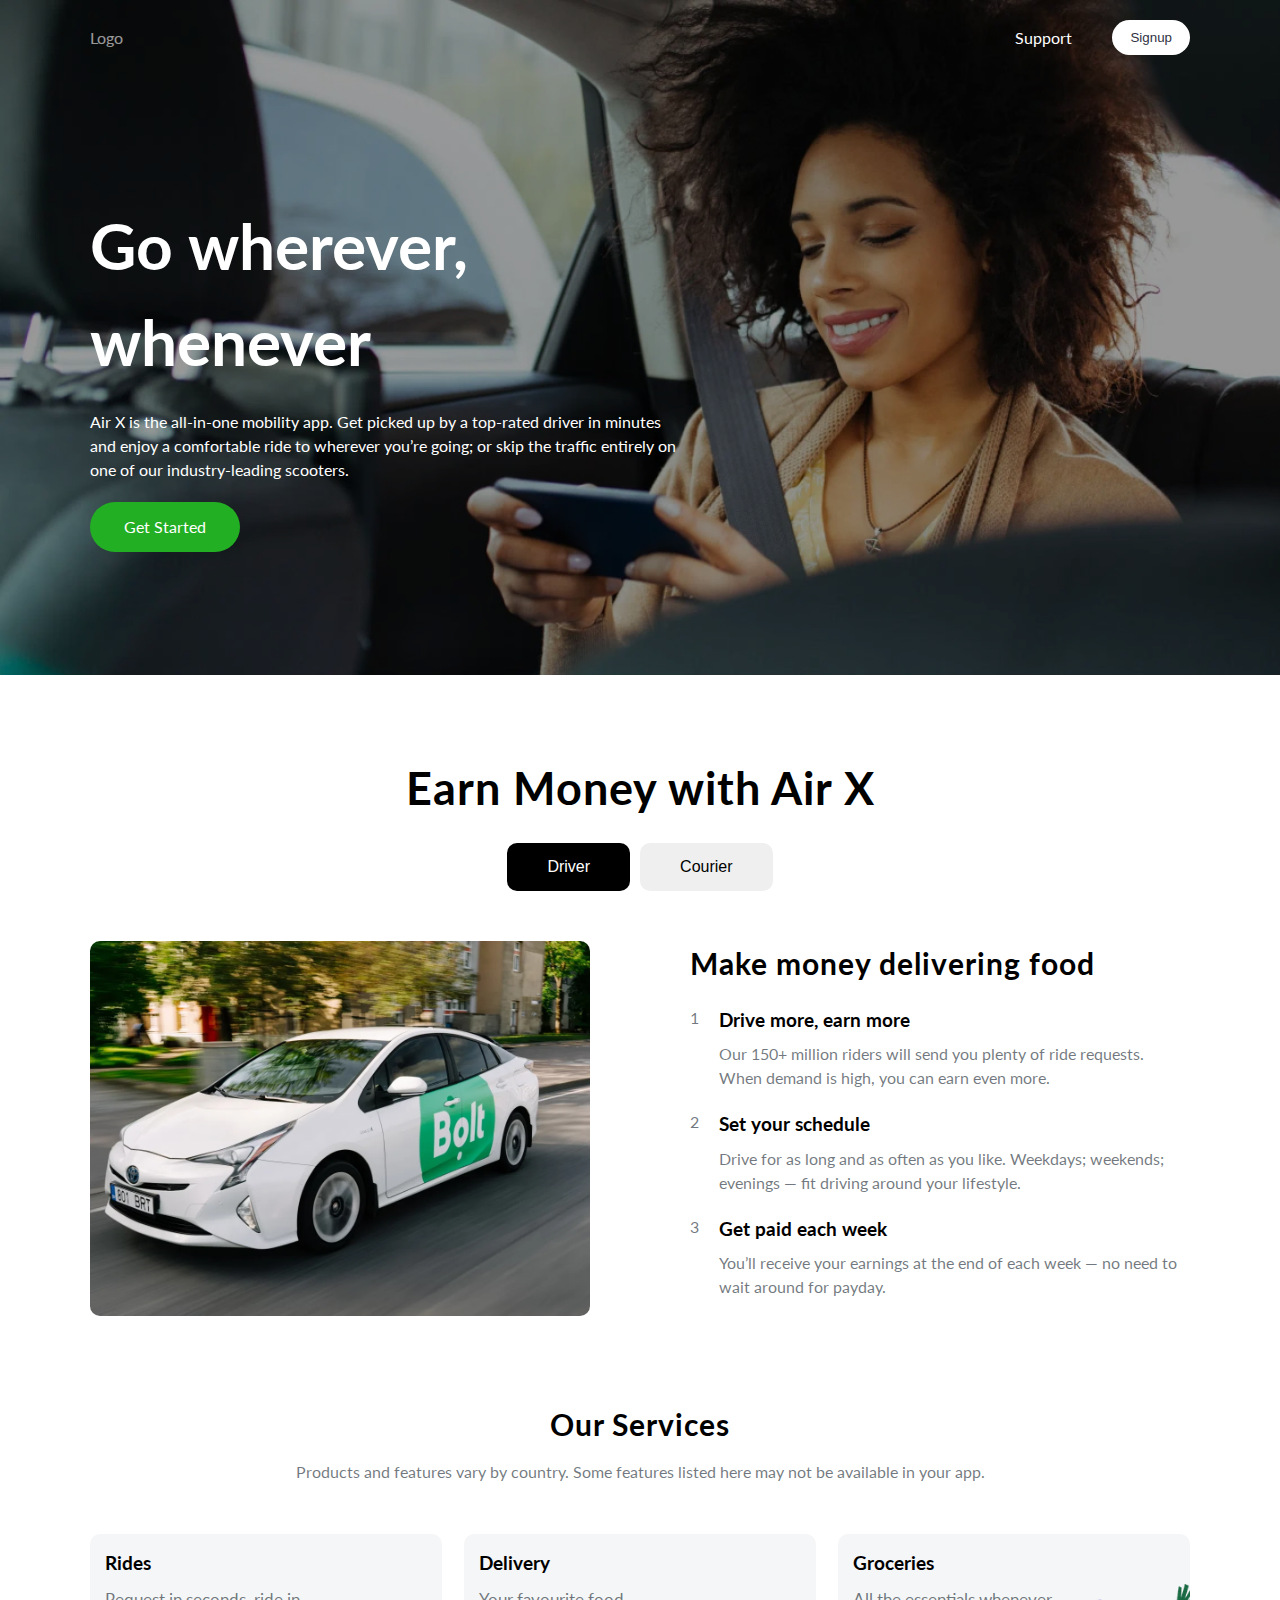
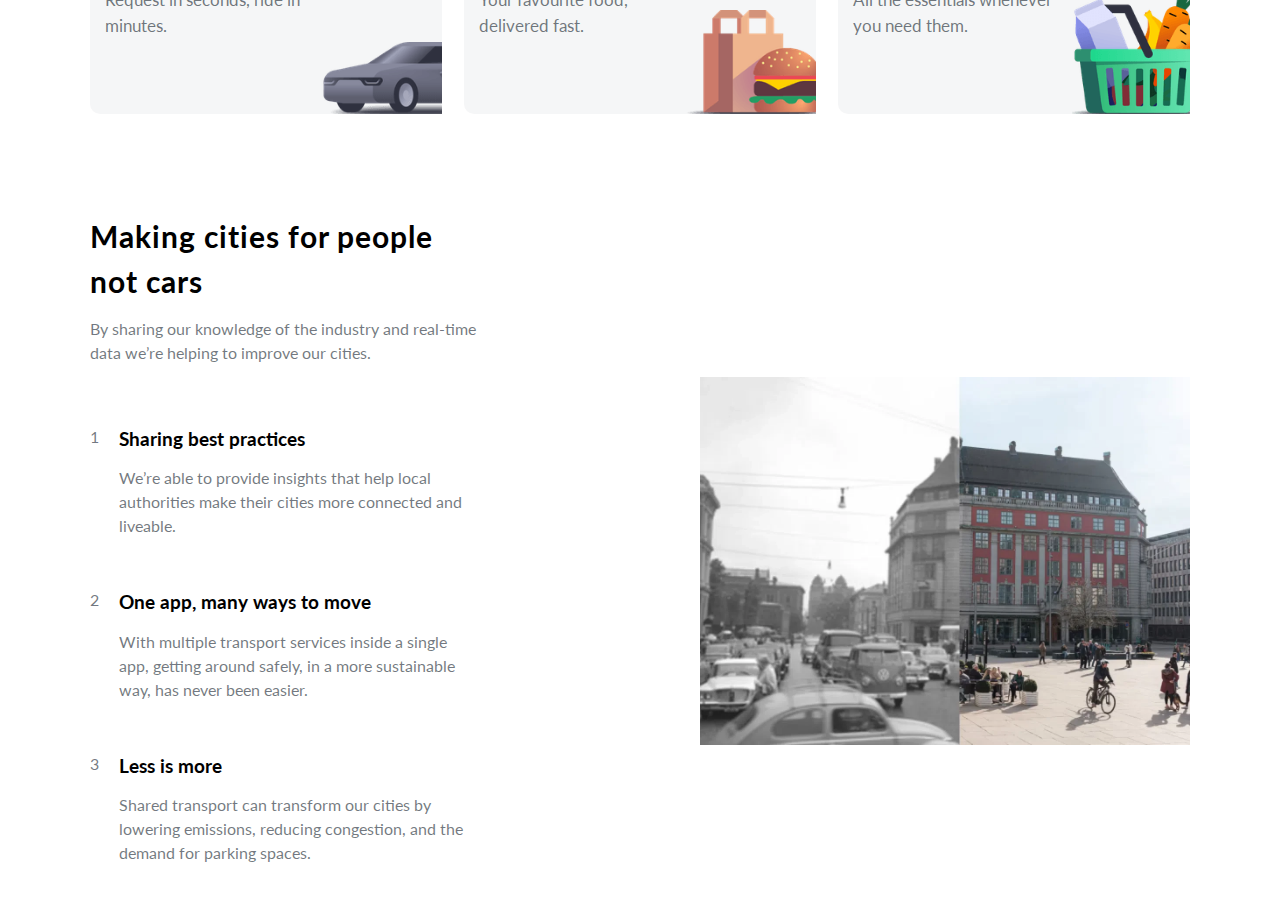
==== index.html @ da83d46b "finished desktop view of the pages" ====
<!DOCTYPE html>
<html lang="en">
	<head>
		<meta charset="UTF-8" />
		<meta name="viewport" content="width=device-width, initial-scale=1.0" />
		<link rel="stylesheet" href="style.css" />
		<title>Air X</title>
	</head>
	<body>
		<header class="header">
			<div class="container">
				<nav class="nav__container">
					<div>Logo</div>
					<div class="nav__wrapper">
						<a href="#">Support</a>
						<button>
							<a href="#">Signup</a>
						</button>
					</div>
				</nav>

				<section class="hero__wrapper">
					<h1>
						Go wherever, <br />
						whenever
					</h1>
					<p class="hero__wrapper__para">
						Air X is the all-in-one mobility app. Get picked up by a top-rated driver in minutes and
						enjoy a comfortable ride to wherever you’re going; or skip the traffic entirely on one
						of our industry-leading scooters.
					</p>
					<a class="hero__btn" href="/book-ride.html">Get Started</a>
				</section>
			</div>
		</header>

		<!--========= Earn with Air X =============-->
		<section class="container earn__wrapper">
			<h2>Earn Money with Air X</h2>
			<div class="earn__btn__wrapper">
				<button class="selected">Driver</button>
				<button>Courier</button>
			</div>
			<!--======== Driver Details ===========-->
			<div class="driver">
				<!--========== Image ============-->
				<div class="driver__img__wrapper">
					<img src="images/car.webp" alt="" />
				</div>
				<div class="driver__content__wrapper">
					<div>
						<h2>Make money delivering food</h2>
						<div>
							<div class="driver__content">
								<div>1</div>
								<div>
									<h3>Drive more, earn more</h3>
									<p>
										Our 150+ million riders will send you plenty of ride requests. When demand is
										high, you can earn even more.
									</p>
								</div>
							</div>
							<div class="driver__content">
								<div>2</div>
								<div>
									<h3>Set your schedule</h3>
									<p>
										Drive for as long and as often as you like. Weekdays; weekends; evenings — fit
										driving around your lifestyle.
									</p>
								</div>
							</div>
							<div class="driver__content">
								<div>3</div>
								<div>
									<h3>Get paid each week</h3>
									<p>
										You’ll receive your earnings at the end of each week — no need to wait around
										for payday.
									</p>
								</div>
							</div>
						</div>
					</div>
				</div>
			</div>

			<!--======= Courier Details ============-->
			<div>
				<!-- Image -->
				<div></div>
				<!-- <div>
					<div>
						<h2>Drive and earn money</h2>
						<div>
							<div>
								<div>1</div>
								<div>
									<h3>Drive more, earn more</h3>
									<p>
										Our 150+ million riders will send you plenty of ride requests. When demand is
										high, you can earn even more.
									</p>
								</div>
							</div>
							<div>
								<div>2</div>
								<div>
									<h3>Set your schedule</h3>
									<p>
										Drive for as long and as often as you like. Weekdays; weekends; evenings — fit
										driving around your lifestyle.
									</p>
								</div>
							</div>
							<div>
								<div>3</div>
								<div>
									<h3>Get paid each week</h3>
									<p>
										You’ll receive your earnings at the end of each week — no need to wait around
										for payday.
									</p>
								</div>
							</div>
						</div>
					</div>
				</div> -->
			</div>
		</section>

		<!-- ============= SERVICES =================== -->
		<section class="services container">
			<div class="services__heading">
				<h2>Our Services</h2>
				<p>
					Products and features vary by country. Some features listed here may not be available in
					your app.
				</p>
			</div>

			<div class="services__list">
				<div class="services__item">
					<div class="services__text">
						<h3>Rides</h3>
						<p>Request in seconds, ride in minutes.</p>
					</div>
					<div>
						<img src="images/airx-car.png" alt="car" />
					</div>
				</div>
				<div class="services__item">
					<div class="services__text">
						<h3>Delivery</h3>
						<p>Your favourite food, delivered fast.</p>
					</div>
					<div>
						<img src="images/delivery.png" alt="food" />
					</div>
				</div>
				<div class="services__item">
					<div class="services__text">
						<h3>Groceries</h3>
						<p>All the essentials whenever you need them.</p>
					</div>
					<div>
						<img src="images/groceries.png" alt="" />
					</div>
				</div>
			</div>
		</section>

		<!-- ================ FEATURES ============== -->
		<section class="features container">
			<div>
				<div class="features__heading">
					<h2>Making cities for people not cars</h2>
					<p>
						By sharing our knowledge of the industry and real-time data we’re helping to improve our
						cities.
					</p>
				</div>
				<div class="features__list">
					<div class="feature__item">
						<div>1</div>
						<div>
							<h3>Sharing best practices</h3>
							<p>
								We’re able to provide insights that help local authorities make their cities more
								connected and liveable.
							</p>
						</div>
					</div>
					<div class="feature__item">
						<div>2</div>
						<div>
							<h3>One app, many ways to move</h3>
							<p>
								With multiple transport services inside a single app, getting around safely, in a
								more sustainable way, has never been easier.
							</p>
						</div>
					</div>
					<div class="feature__item">
						<div>3</div>
						<div>
							<h3>Less is more</h3>
							<p>
								Shared transport can transform our cities by lowering emissions, reducing
								congestion, and the demand for parking spaces.
							</p>
						</div>
					</div>
				</div>
			</div>
			<!-- == IMAGE == -->
			<div>
				<img src="images/feature-cities-for-people.webp" alt="" />
			</div>
		</section>

		<script src="main.js"></script>
	</body>
</html>
---- style.css ----
@import url("https://fonts.googleapis.com/css2?family=Lato:wght@400;700&display=swap");
*,
*::after,
*::before {
	margin: 0;
	padding: 0;
	box-sizing: border-box;
}

html {
	font-size: 62.5%;
}

body {
	overflow-x: hidden;
	font-size: 1.6rem;
	line-height: 1.5;
	font-family: "Lato", sans-serif;
	color: rgba(18, 29, 43, 0.6);
}

a {
	display: block;
	color: inherit;
	text-decoration: none;
}

img {
	max-width: 100%;
}

h2 {
	font-size: 3rem;
	letter-spacing: 0.1rem;
	margin-bottom: 1.3rem;
	color: black;
}

h3 {
	font-size: 1.9rem;
	margin-bottom: 1.3rem;
	color: black;
}

.hero__btn {
	background: rgb(35, 175, 35);
	width: 150px;
	height: 50px;
	text-align: center;
	display: flex;
	justify-content: center;
	align-items: center;
	border-radius: 2.8rem;
}

.btn__small {
	border-radius: 10px;
}

.container {
	max-width: 1100px;
	margin: auto;
}

.nav__container {
	display: flex;
	justify-content: space-between;
	align-items: center;
	padding: 2rem 0;
}

.nav__wrapper {
	display: flex;
	align-items: center;
	column-gap: 4rem;
}

.nav__wrapper a {
	z-index: 50;
}

.nav__wrapper button {
	color: rgb(47, 49, 63);
	z-index: 50;
	padding: 1rem 1.8rem;
	font-weight: 500;
	border-radius: 9999px;
	border: none;
	outline: none;
	background-color: white;
}

.header {
	background-image: url("./images/bg-image.webp");
	background-color: rgba(0, 0, 0, 0.8);
	background-size: cover;
	background-repeat: no-repeat;
	min-height: 60rem;
	color: white;
	position: relative;
	z-index: 10;
}

.header::after {
	content: "";
	height: 100%;
	width: 100%;
	background: #000;
	opacity: 0.4;
	position: absolute;
	top: 0;
	left: 0;
}

.hero__wrapper {
	min-height: 60rem;
	display: flex;
	flex-direction: column;
	justify-content: center; /* Center vertically */
}

.hero__wrapper h1 {
	font-size: 6.4rem;
	z-index: 10;
	margin-bottom: 2rem;
}

.hero__wrapper p,
.hero__wrapper a {
	z-index: 10;
}

.hero__wrapper__para {
	max-width: 60rem;
	margin-bottom: 2rem;
}

/* ======= First Section Earn With Air X ====== */

.earn__wrapper {
	margin: 80px auto;
}

.earn__wrapper h2 {
	text-align: center;
	font-size: 4.5rem;
	margin-bottom: 2rem;
}

.earn__btn__wrapper {
	display: flex;
	justify-content: center;
	align-items: center;
	column-gap: 10px;
	margin: 20px 0 50px;
}

.earn__btn__wrapper button {
	padding: 15px 40px;
	border-radius: 10px;
	font-size: 1.6rem;
	outline: none;
	border: none;
	cursor: pointer;
}

.selected {
	background: #000;
	color: white;
}

.driver {
	display: grid;
	grid-template-columns: repeat(2, 1fr);
	column-gap: 10rem;
}

.driver__img__wrapper img {
	border-radius: 10px;
}

.driver__content__wrapper h2 {
	font-size: 3rem;
	text-align: left;
}

.driver__content {
	display: flex;
	column-gap: 2rem;
	margin-bottom: 2rem;
}

.driver__content h3 {
	margin-bottom: 0.8rem;
}

/* .driver__content__wrapper {
	width: 50%;
} */

/* ========== SERVICES =========== */

.services__heading {
	display: flex;
	align-items: center;
	flex-direction: column;
	margin-bottom: 5rem;
}

.services__list {
	display: flex;
	justify-content: space-between;
}

.services__list h3 {
	margin-bottom: 1rem;
}

.services__item {
	padding: 1.5rem;
	position: relative;
	background-color: rgba(6, 26, 55, 0.04);
	border-radius: 1rem;
	min-height: 18rem;
	width: 32%;
}

.services__item p {
	font-size: 1.7rem;
	color: rgba(18, 29, 43, 0.6);
}

.services__text {
	width: 65%;
}

.services__item img {
	/* margin-left: auto;
	display: block;

	align-self: flex-end;
	border: 1px solid black; */
	position: absolute;
	bottom: 0;
	right: 0;
	max-height: 13rem;
	max-width: 13rem;
}

/* ======= FEATURES ======= */
.features {
	display: flex;
	align-items: center;
	justify-content: center;
	column-gap: 22rem;
	margin-top: 10rem;
}

.features__heading {
	margin-bottom: 6rem;
}

.feature__item {
	display: flex;
	column-gap: 2rem;
	margin-bottom: 5rem;
}

/* ================== BOOK A RIDE PAGE STYLES =================== */

.book__a__ride__wrapper {
	background: #000;
	height: 100vh;
	overflow: hidden;
	color: white;
	padding: 5rem 0;
}

.book__a__ride__content {
	display: grid;
	grid-template-columns: repeat(2, 1fr);
	column-gap: 8rem;
	align-items: center;
}

.book__a__ride__content h1 {
	font-size: 5rem;
	font-weight: 900;
	line-height: 1;
	margin-bottom: 2rem;
}

.book__a__ride__content .img__wrapper {
	/* border: 1px solid white; */
}

.book__a__ride__content p {
	margin-bottom: 2rem;
}

.book__a__ride__wrapper img {
	margin: auto;
}

input {
	width: 100%;
	display: block;
	margin-bottom: 2rem;
	height: 5rem;
	border: none;
	padding: 0 1rem;
	border-radius: 0.5rem;
	outline: none;
}

select {
	width: 100%;
	height: 5rem;
	padding: 0 1rem;
}
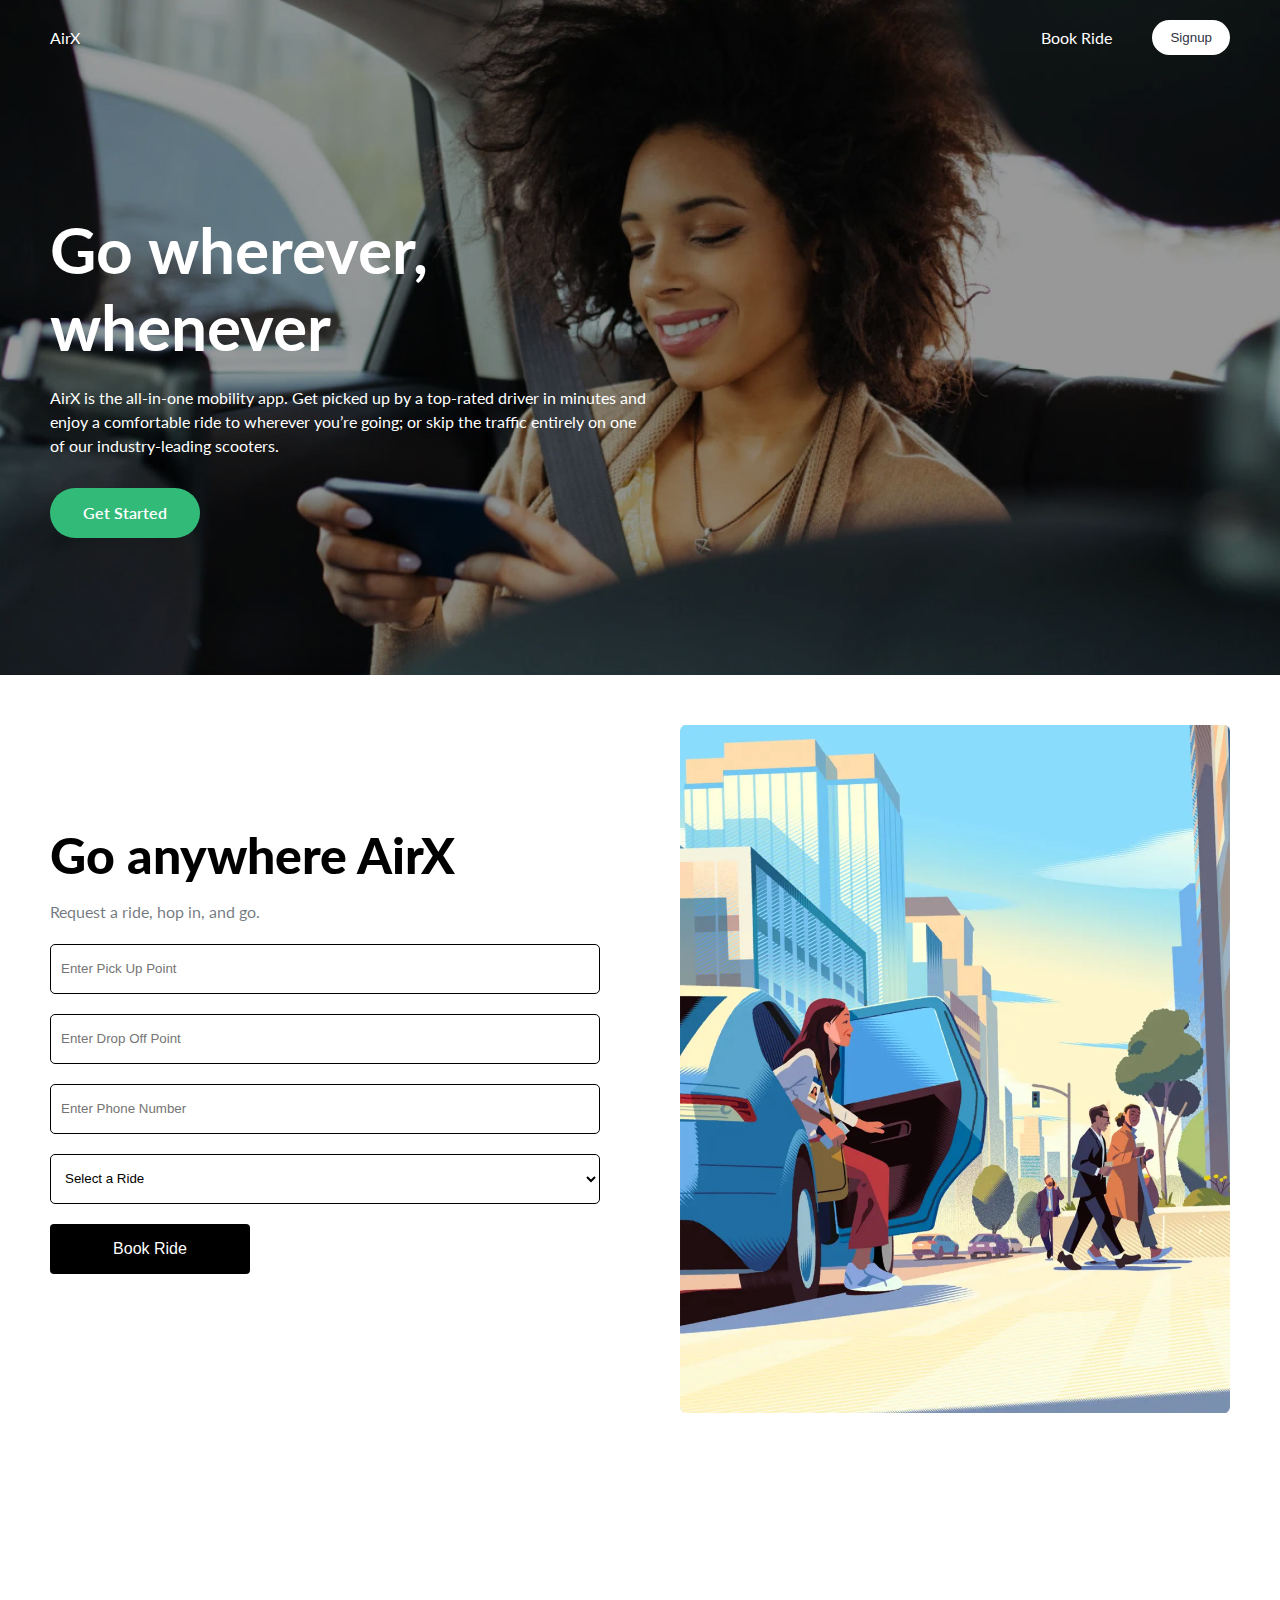
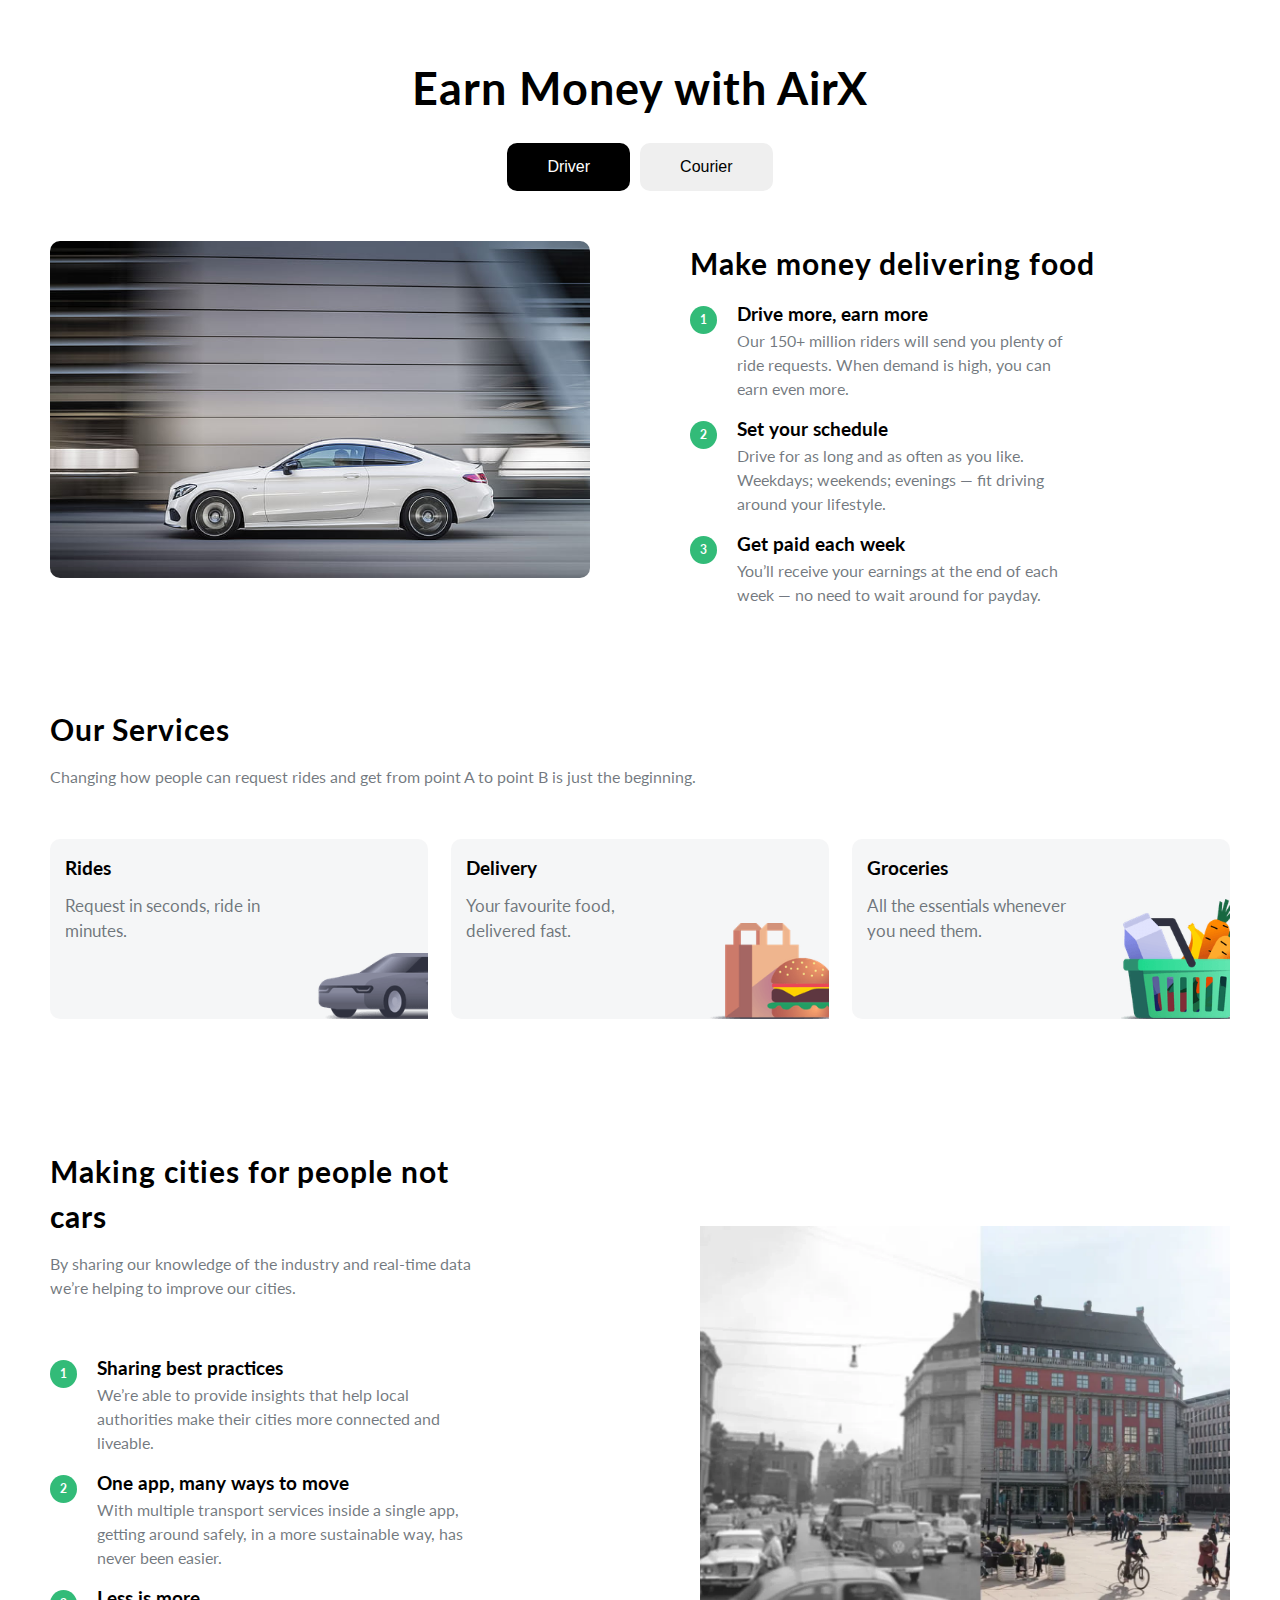
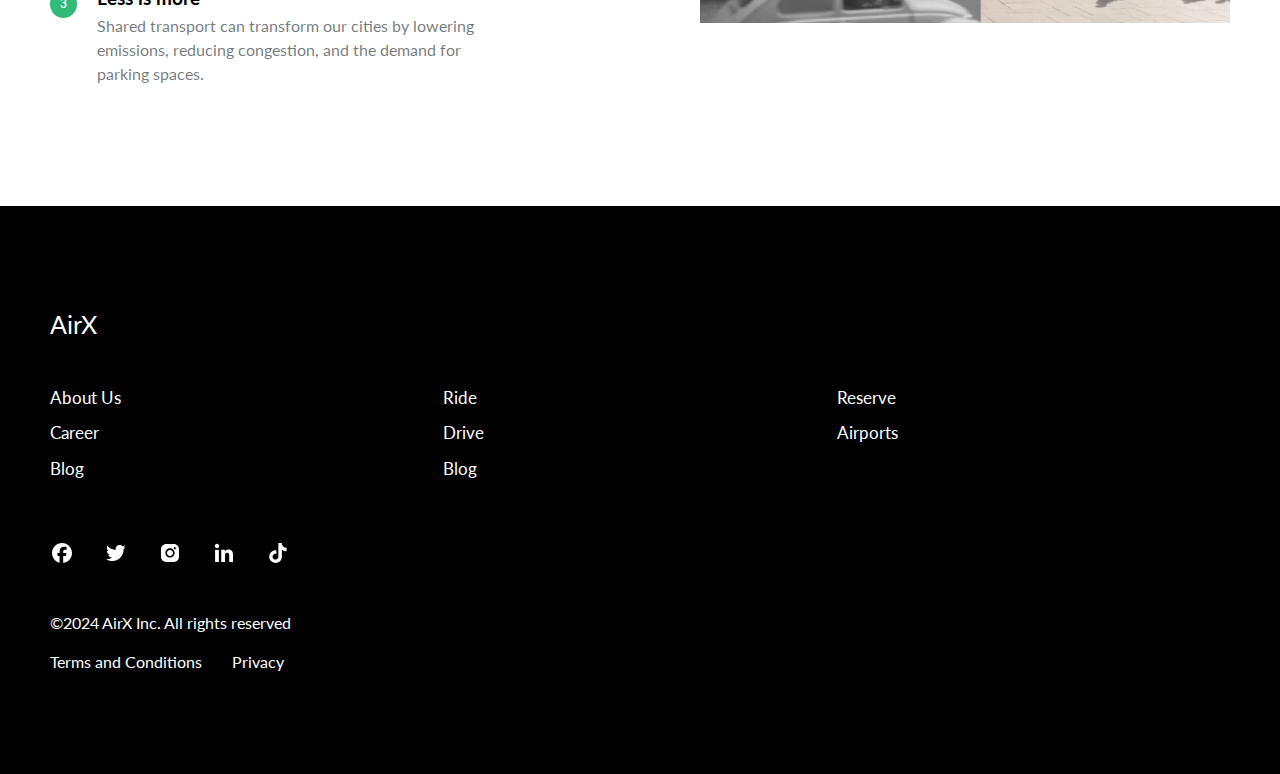
==== commit e5fce10e: "airx landing page completed" ====
--- a/index.html
+++ b/index.html
@@ -4,15 +4,15 @@
 		<meta charset="UTF-8" />
 		<meta name="viewport" content="width=device-width, initial-scale=1.0" />
 		<link rel="stylesheet" href="style.css" />
-		<title>Air X</title>
+		<title>AirX</title>
 	</head>
 	<body>
 		<header class="header">
 			<div class="container">
 				<nav class="nav__container">
-					<div>Logo</div>
+					<a href="/">AirX</a>
 					<div class="nav__wrapper">
-						<a href="#">Support</a>
+						<a class="nav__book__ride" href="/book-ride.html">Book Ride</a>
 						<button>
 							<a href="#">Signup</a>
 						</button>
@@ -25,7 +25,7 @@
 						whenever
 					</h1>
 					<p class="hero__wrapper__para">
-						Air X is the all-in-one mobility app. Get picked up by a top-rated driver in minutes and
+						AirX is the all-in-one mobility app. Get picked up by a top-rated driver in minutes and
 						enjoy a comfortable ride to wherever you’re going; or skip the traffic entirely on one
 						of our industry-leading scooters.
 					</p>
@@ -33,193 +33,264 @@
 				</section>
 			</div>
 		</header>
-
-		<!--========= Earn with Air X =============-->
-		<section class="container earn__wrapper">
-			<h2>Earn Money with Air X</h2>
-			<div class="earn__btn__wrapper">
-				<button class="selected">Driver</button>
-				<button>Courier</button>
+		<main>
+			<section class="book__a__ride__wrapper">
+				<div class="container book__a__ride__content">
+					<div class="book__a__ride__text">
+						<h1>Go anywhere AirX</h1>
+						<p>Request a ride, hop in, and go.</p>
+
+						<div>
+							<input type="text" placeholder="Enter Pick Up Point" />
+							<input type="text" placeholder="Enter Drop Off Point" />
+							<input type="text" placeholder="Enter Phone Number" />
+							<select name="dropdown" id="">
+								<option value="">Select a Ride</option>
+							</select>
+						</div>
+						<button class="book__ride__btn">Book Ride</button>
+					</div>
+					<div class="img__wrapper">
+						<img src="images/Ride-with-us.webp" alt="" />
+					</div>
+				</div>
+			</section>
+
+			<!--========= Earn with Air X =============-->
+			<section class="container earn__wrapper">
+				<h2>Earn Money with AirX</h2>
+				<div class="earn__btn__wrapper">
+					<button class="selected">Driver</button>
+					<button>Courier</button>
+				</div>
+				<!--======== Driver Details ===========-->
+				<div class="driver">
+					<!--========== Image ============-->
+					<div class="driver__img__wrapper">
+						<img src="images/car.jpg" alt="" />
+					</div>
+					<div class="driver__content__wrapper">
+						<div>
+							<h2>Make money delivering food</h2>
+							<div>
+								<div class="driver__content">
+									<div class="number">1</div>
+									<div>
+										<h3>Drive more, earn more</h3>
+										<p>
+											Our 150+ million riders will send you plenty of ride requests. When demand is
+											high, you can earn even more.
+										</p>
+									</div>
+								</div>
+								<div class="driver__content">
+									<div class="number">2</div>
+									<div>
+										<h3>Set your schedule</h3>
+										<p>
+											Drive for as long and as often as you like. Weekdays; weekends; evenings — fit
+											driving around your lifestyle.
+										</p>
+									</div>
+								</div>
+								<div class="driver__content">
+									<div class="number">3</div>
+									<div>
+										<h3>Get paid each week</h3>
+										<p>
+											You’ll receive your earnings at the end of each week — no need to wait around
+											for payday.
+										</p>
+									</div>
+								</div>
+							</div>
+						</div>
+					</div>
+				</div>
+
+				<!--======= Courier Details ============-->
+				<div>
+					<!-- Image -->
+					<div></div>
+					<!-- <div>
+						<div>
+							<h2>Drive and earn money</h2>
+							<div>
+								<div>
+									<div>1</div>
+									<div>
+										<h3>Drive more, earn more</h3>
+										<p>
+											Our 150+ million riders will send you plenty of ride requests. When demand is
+											high, you can earn even more.
+										</p>
+									</div>
+								</div>
+								<div>
+									<div>2</div>
+									<div>
+										<h3>Set your schedule</h3>
+										<p>
+											Drive for as long and as often as you like. Weekdays; weekends; evenings — fit
+											driving around your lifestyle.
+										</p>
+									</div>
+								</div>
+								<div>
+									<div>3</div>
+									<div>
+										<h3>Get paid each week</h3>
+										<p>
+											You’ll receive your earnings at the end of each week — no need to wait around
+											for payday.
+										</p>
+									</div>
+								</div>
+							</div>
+						</div>
+					</div> -->
+				<!-- </div> -->
+			</section>
+
+			<!-- ============= SERVICES =================== -->
+			<section class="services container">
+				<div class="services__heading">
+					<h2>Our Services</h2>
+					<p>
+						Changing how people can request rides and get from point A to point B is just the
+						beginning.
+					</p>
+				</div>
+
+				<div class="services__list">
+					<div class="services__item">
+						<div class="services__text">
+							<h3>Rides</h3>
+							<p>Request in seconds, ride in minutes.</p>
+						</div>
+						<div>
+							<img src="images/airx-car.png" alt="car" />
+						</div>
+					</div>
+					<div class="services__item">
+						<div class="services__text">
+							<h3>Delivery</h3>
+							<p>Your favourite food, delivered fast.</p>
+						</div>
+						<div>
+							<img src="images/delivery.png" alt="food" />
+						</div>
+					</div>
+					<div class="services__item">
+						<div class="services__text">
+							<h3>Groceries</h3>
+							<p>All the essentials whenever you need them.</p>
+						</div>
+						<div>
+							<img src="images/groceries.png" alt="" />
+						</div>
+					</div>
+				</div>
+			</section>
+
+			<!-- ================ FEATURES ============== -->
+			<section class="features container">
+				<div>
+					<div class="features__heading">
+						<h2>Making cities for people not cars</h2>
+						<p>
+							By sharing our knowledge of the industry and real-time data we’re helping to improve
+							our cities.
+						</p>
+					</div>
+					<div class="features__list">
+						<div class="feature__item">
+							<div class="number">1</div>
+							<div>
+								<h3>Sharing best practices</h3>
+								<p>
+									We’re able to provide insights that help local authorities make their cities more
+									connected and liveable.
+								</p>
+							</div>
+						</div>
+						<div class="feature__item">
+							<div class="number">2</div>
+							<div>
+								<h3>One app, many ways to move</h3>
+								<p>
+									With multiple transport services inside a single app, getting around safely, in a
+									more sustainable way, has never been easier.
+								</p>
+							</div>
+						</div>
+						<div class="feature__item">
+							<div class="number">3</div>
+							<div>
+								<h3>Less is more</h3>
+								<p>
+									Shared transport can transform our cities by lowering emissions, reducing
+									congestion, and the demand for parking spaces.
+								</p>
+							</div>
+						</div>
+					</div>
+				</div>
+				<!-- == IMAGE == -->
+				<div>
+					<img src="images/feature-cities-for-people.webp" alt="" />
+				</div>
+			</section>
+		</main>
+
+		<footer class="footer__wrapper">
+			<div class="container">
+				<div class="footer__logo">
+					<a href="/">AirX</a>
+				</div>
+				<div class="footer__content">
+					<div class="footer__links">
+						<h3>Company</h3>
+						<ul>
+							<li>About Us</li>
+							<li>Career</li>
+							<li>Blog</li>
+						</ul>
+					</div>
+					<div class="footer__links">
+						<h3>Product</h3>
+						<ul>
+							<li>Ride</li>
+							<li>Drive</li>
+							<li>Blog</li>
+						</ul>
+					</div>
+					<div class="footer__links">
+						<h3>Travel</h3>
+						<ul>
+							<li>Reserve</li>
+							<li>Airports</li>
+						</ul>
+					</div>
+				</div>
+				<div class="socials">
+					<div><svg width="24" height="24" viewBox="0 0 24 24" fill="none" xmlns="http://www.w3.org/2000/svg"><path d="M12 2C17.5228 2 22 6.49365 22 12.0367C22 17.1683 18.1636 21.3998 13.212 22V15.104H15.9172L16.4784 12.0367L13.212 12.0367V10.952C13.212 9.33123 13.8456 8.70775 15.4852 8.70775C15.9425 8.70775 16.3199 8.71779 16.563 8.73787C16.5904 8.74014 16.6161 8.74253 16.64 8.74505C16.6398 8.74504 16.6401 8.74507 16.64 8.74505L16.6404 5.96491C16.6106 5.95663 16.578 5.94835 16.5429 5.9401C16.0499 5.82407 15.0576 5.71556 14.466 5.71556C11.1244 5.71556 9.58397 7.29896 9.58397 10.7151V12.0367H7.52197V15.1039L9.58397 15.104V21.7779C5.22859 20.693 2 16.7434 2 12.0367C2 6.49365 6.4772 2 12 2Z" fill="currentColor"></path></svg></div>
+					<div><svg width="24" height="24" viewBox="0 0 24 24" fill="none" xmlns="http://www.w3.org/2000/svg"><path d="M19.633 7.99698C19.646 8.17198 19.646 8.34598 19.646 8.51998C19.646 13.845 15.593 19.981 8.186 19.981C5.904 19.981 3.784 19.32 2 18.172C2.324 18.209 2.636 18.222 2.973 18.222C4.78599 18.2264 6.54765 17.6201 7.974 16.501C7.13342 16.4858 6.31858 16.2084 5.64324 15.7077C4.9679 15.207 4.46578 14.5079 4.207 13.708C4.456 13.745 4.706 13.77 4.968 13.77C5.329 13.77 5.692 13.72 6.029 13.633C5.11676 13.4488 4.29647 12.9543 3.70762 12.2337C3.11876 11.513 2.79769 10.6106 2.799 9.67998V9.62998C3.336 9.92898 3.959 10.116 4.619 10.141C4.06609 9.77357 3.61272 9.27501 3.29934 8.68977C2.98596 8.10454 2.82231 7.45084 2.823 6.78698C2.823 6.03898 3.022 5.35298 3.371 4.75498C4.38314 6 5.6455 7.01854 7.07634 7.74464C8.50717 8.47074 10.0746 8.8882 11.677 8.96998C11.615 8.66998 11.577 8.35898 11.577 8.04698C11.5767 7.51794 11.6807 6.99404 11.8831 6.50522C12.0854 6.0164 12.3821 5.57226 12.7562 5.19817C13.1303 4.82408 13.5744 4.52739 14.0632 4.32506C14.5521 4.12273 15.076 4.01872 15.605 4.01898C16.765 4.01898 17.812 4.50498 18.548 5.29098C19.4498 5.1166 20.3145 4.7874 21.104 4.31798C20.8034 5.2488 20.1738 6.03809 19.333 6.53798C20.1328 6.44676 20.9144 6.23644 21.652 5.91398C21.1011 6.71708 20.4185 7.42133 19.633 7.99698Z" fill="currentColor"></path></svg></div>
+					<div><svg width="24" height="24" viewBox="0 0 24 24" fill="none" xmlns="http://www.w3.org/2000/svg"><path d="M14.9971 11.979C14.9971 13.6375 13.6526 14.982 11.9941 14.982C10.3356 14.982 8.99109 13.6375 8.99109 11.979C8.99109 10.3205 10.3356 8.97598 11.9941 8.97598C13.6526 8.97598 14.9971 10.3205 14.9971 11.979Z" fill="currentColor"></path><path fill-rule="evenodd" clip-rule="evenodd" d="M20.5281 6.08902C20.7952 6.79779 20.937 7.54764 20.9471 8.30502C21.0028 9.25761 21.0031 9.56915 21.005 11.9804L21.0051 12.014C21.0051 14.457 20.9921 14.762 20.9491 15.724C20.9341 16.473 20.7931 17.211 20.5301 17.911C20.2982 18.5087 19.9442 19.0515 19.4909 19.5049C19.0376 19.9582 18.4948 20.3121 17.8971 20.544C17.1974 20.8066 16.4582 20.9483 15.7111 20.963C14.7561 21.019 14.4431 21.019 12.0011 21.019C9.55907 21.019 9.25407 21.006 8.29107 20.963C7.54244 20.9384 6.8035 20.7862 6.10607 20.513C5.50813 20.2816 4.96505 19.928 4.51151 19.4748C4.05797 19.0216 3.70395 18.4788 3.47207 17.881C3.20907 17.18 3.06807 16.442 3.05307 15.694C2.99707 14.738 2.99707 14.426 2.99707 11.984C2.99707 9.54202 3.01007 9.23702 3.05307 8.27402C3.06719 7.52713 3.2089 6.78815 3.47207 6.08902C3.70356 5.49108 4.05732 4.94804 4.5107 4.49465C4.96409 4.04126 5.50713 3.68751 6.10507 3.45602C6.80442 3.19349 7.54323 3.05147 8.29007 3.03602C9.24507 2.98102 9.55807 2.98102 12.0001 2.98102C14.4421 2.98102 14.7471 2.99302 15.7091 3.03602C16.4562 3.05136 17.1954 3.19338 17.8951 3.45602C18.4929 3.68767 19.0359 4.04148 19.4892 4.49485C19.9426 4.94822 20.2964 5.49117 20.5281 6.08902ZM7.37107 11.979C7.37107 14.533 9.44007 16.602 11.9941 16.602C13.2202 16.602 14.396 16.115 15.263 15.248C16.13 14.381 16.6171 13.2051 16.6171 11.979C16.6171 10.7529 16.13 9.57704 15.263 8.71006C14.396 7.84308 13.2202 7.35602 11.9941 7.35602C9.44007 7.35602 7.37107 9.42502 7.37107 11.979ZM16.3884 8.18123C16.5192 8.23536 16.6595 8.26315 16.8011 8.26302C17.3961 8.26302 17.8781 7.78102 17.8781 7.18502C17.8781 7.04352 17.8502 6.9034 17.7961 6.77268C17.7419 6.64195 17.6625 6.52317 17.5625 6.42311C17.4624 6.32306 17.3436 6.24369 17.2129 6.18954C17.0822 6.13539 16.9421 6.10752 16.8006 6.10752C16.6591 6.10752 16.519 6.13539 16.3882 6.18954C16.2575 6.24369 16.1387 6.32306 16.0387 6.42311C15.9386 6.52317 15.8592 6.64195 15.8051 6.77268C15.7509 6.9034 15.7231 7.04352 15.7231 7.18502C15.7229 7.32662 15.7507 7.46686 15.8049 7.59771C15.859 7.72855 15.9384 7.84744 16.0385 7.94757C16.1386 8.0477 16.2575 8.1271 16.3884 8.18123Z" fill="currentColor"></path></svg></div>
+					<div><svg width="24" height="24" viewBox="0 0 24 24" fill="none" xmlns="http://www.w3.org/2000/svg"><path d="M7.17104 5.00898C7.17104 6.21738 6.19144 7.19698 4.98304 7.19698C3.77464 7.19698 2.79504 6.21738 2.79504 5.00898C2.79504 3.80058 3.77464 2.82098 4.98304 2.82098C6.19144 2.82098 7.17104 3.80058 7.17104 5.00898Z" fill="currentColor"></path><path d="M9.23697 20.994V8.85502H12.855V10.515H12.906C13.409 9.56202 14.639 8.55502 16.474 8.55502C20.296 8.55502 21 11.068 21 14.338V20.995H17.229V15.091C17.229 13.684 17.205 11.873 15.268 11.873C13.304 11.873 13.006 13.407 13.006 14.991V20.994H9.23697Z" fill="currentColor"></path><path d="M6.86997 8.85502H3.09497V20.994H6.86997V8.85502Z" fill="currentColor"></path></svg></div>
+					<div><svg width="24" height="24" viewBox="0 0 24 24" fill="none" xmlns="http://www.w3.org/2000/svg"><path d="M19.59 6.69C18.5932 6.47079 17.6914 5.94144 17.0141 5.17789C16.3368 4.41435 15.9188 3.45587 15.82 2.44V2H12.37V15.67C12.3707 16.2766 12.1806 16.868 11.8265 17.3604C11.4724 17.8529 10.9723 18.2215 10.3971 18.414C9.82187 18.6065 9.20068 18.6131 8.6215 18.4329C8.04232 18.2527 7.53452 17.8948 7.17002 17.41C6.84347 16.9808 6.64351 16.4689 6.59275 15.932C6.542 15.3951 6.64247 14.8548 6.8828 14.372C7.12314 13.8892 7.49375 13.4834 7.95274 13.2003C8.41172 12.9172 8.94076 12.7681 9.48002 12.77C9.77826 12.7683 10.075 12.8121 10.36 12.9V9.4C10.0284 9.35892 9.69413 9.34221 9.36002 9.35C8.12933 9.38288 6.93494 9.77393 5.92311 10.4753C4.91127 11.1766 4.12591 12.1578 3.6632 13.2986C3.20049 14.4395 3.0805 15.6905 3.31794 16.8986C3.55538 18.1066 4.13993 19.2191 5.00002 20.1C5.88151 20.9962 7.00952 21.6101 8.24072 21.8638C9.47192 22.1175 10.7507 21.9994 11.9147 21.5246C13.0786 21.0498 14.0752 20.2397 14.7777 19.1973C15.4801 18.1548 15.8569 16.9271 15.86 15.67V8.67C17.2515 9.66395 18.92 10.1956 20.63 10.19V6.79C20.2941 6.79138 19.959 6.75787 19.63 6.69H19.59Z" fill="currentColor"></path></svg></div>
+				</div>
+				<div>
+					<p>©2024 AirX Inc. All rights reserved</p>
+					<ul class="terms">
+						<li>Terms and Conditions</li>
+						<li>Privacy</li>
+					</d>
+				</div>
+			
 			</div>
-			<!--======== Driver Details ===========-->
-			<div class="driver">
-				<!--========== Image ============-->
-				<div class="driver__img__wrapper">
-					<img src="images/car.webp" alt="" />
-				</div>
-				<div class="driver__content__wrapper">
-					<div>
-						<h2>Make money delivering food</h2>
-						<div>
-							<div class="driver__content">
-								<div>1</div>
-								<div>
-									<h3>Drive more, earn more</h3>
-									<p>
-										Our 150+ million riders will send you plenty of ride requests. When demand is
-										high, you can earn even more.
-									</p>
-								</div>
-							</div>
-							<div class="driver__content">
-								<div>2</div>
-								<div>
-									<h3>Set your schedule</h3>
-									<p>
-										Drive for as long and as often as you like. Weekdays; weekends; evenings — fit
-										driving around your lifestyle.
-									</p>
-								</div>
-							</div>
-							<div class="driver__content">
-								<div>3</div>
-								<div>
-									<h3>Get paid each week</h3>
-									<p>
-										You’ll receive your earnings at the end of each week — no need to wait around
-										for payday.
-									</p>
-								</div>
-							</div>
-						</div>
-					</div>
-				</div>
-			</div>
-
-			<!--======= Courier Details ============-->
-			<div>
-				<!-- Image -->
-				<div></div>
-				<!-- <div>
-					<div>
-						<h2>Drive and earn money</h2>
-						<div>
-							<div>
-								<div>1</div>
-								<div>
-									<h3>Drive more, earn more</h3>
-									<p>
-										Our 150+ million riders will send you plenty of ride requests. When demand is
-										high, you can earn even more.
-									</p>
-								</div>
-							</div>
-							<div>
-								<div>2</div>
-								<div>
-									<h3>Set your schedule</h3>
-									<p>
-										Drive for as long and as often as you like. Weekdays; weekends; evenings — fit
-										driving around your lifestyle.
-									</p>
-								</div>
-							</div>
-							<div>
-								<div>3</div>
-								<div>
-									<h3>Get paid each week</h3>
-									<p>
-										You’ll receive your earnings at the end of each week — no need to wait around
-										for payday.
-									</p>
-								</div>
-							</div>
-						</div>
-					</div>
-				</div> -->
-			</div>
-		</section>
-
-		<!-- ============= SERVICES =================== -->
-		<section class="services container">
-			<div class="services__heading">
-				<h2>Our Services</h2>
-				<p>
-					Products and features vary by country. Some features listed here may not be available in
-					your app.
-				</p>
-			</div>
-
-			<div class="services__list">
-				<div class="services__item">
-					<div class="services__text">
-						<h3>Rides</h3>
-						<p>Request in seconds, ride in minutes.</p>
-					</div>
-					<div>
-						<img src="images/airx-car.png" alt="car" />
-					</div>
-				</div>
-				<div class="services__item">
-					<div class="services__text">
-						<h3>Delivery</h3>
-						<p>Your favourite food, delivered fast.</p>
-					</div>
-					<div>
-						<img src="images/delivery.png" alt="food" />
-					</div>
-				</div>
-				<div class="services__item">
-					<div class="services__text">
-						<h3>Groceries</h3>
-						<p>All the essentials whenever you need them.</p>
-					</div>
-					<div>
-						<img src="images/groceries.png" alt="" />
-					</div>
-				</div>
-			</div>
-		</section>
-
-		<!-- ================ FEATURES ============== -->
-		<section class="features container">
-			<div>
-				<div class="features__heading">
-					<h2>Making cities for people not cars</h2>
-					<p>
-						By sharing our knowledge of the industry and real-time data we’re helping to improve our
-						cities.
-					</p>
-				</div>
-				<div class="features__list">
-					<div class="feature__item">
-						<div>1</div>
-						<div>
-							<h3>Sharing best practices</h3>
-							<p>
-								We’re able to provide insights that help local authorities make their cities more
-								connected and liveable.
-							</p>
-						</div>
-					</div>
-					<div class="feature__item">
-						<div>2</div>
-						<div>
-							<h3>One app, many ways to move</h3>
-							<p>
-								With multiple transport services inside a single app, getting around safely, in a
-								more sustainable way, has never been easier.
-							</p>
-						</div>
-					</div>
-					<div class="feature__item">
-						<div>3</div>
-						<div>
-							<h3>Less is more</h3>
-							<p>
-								Shared transport can transform our cities by lowering emissions, reducing
-								congestion, and the demand for parking spaces.
-							</p>
-						</div>
-					</div>
-				</div>
-			</div>
-			<!-- == IMAGE == -->
-			<div>
-				<img src="images/feature-cities-for-people.webp" alt="" />
-			</div>
-		</section>
-
+
+		</footer>
 		<script src="main.js"></script>
 	</body>
 </html>
--- a/style.css
+++ b/style.css
@@ -29,44 +29,58 @@
 	max-width: 100%;
 }
 
+input {
+	width: 100%;
+	display: block;
+	margin-bottom: 2rem;
+	height: 5rem;
+	border: 1px solid black;
+	padding: 0 1rem;
+	border-radius: 0.5rem;
+	outline: none;
+}
+
+select {
+	width: 100%;
+	height: 5rem;
+	padding: 0 1rem;
+	background-color: transparent;
+	outline: none;
+	border: 1px solid black;
+	border-radius: 0.5rem;
+}
+
+li,
+ul {
+	list-style: none;
+}
+
+/* ============= mobile view ================= */
+
 h2 {
-	font-size: 3rem;
 	letter-spacing: 0.1rem;
 	margin-bottom: 1.3rem;
 	color: black;
 }
 
 h3 {
-	font-size: 1.9rem;
 	margin-bottom: 1.3rem;
 	color: black;
 }
 
-.hero__btn {
-	background: rgb(35, 175, 35);
-	width: 150px;
-	height: 50px;
-	text-align: center;
-	display: flex;
-	justify-content: center;
-	align-items: center;
-	border-radius: 2.8rem;
-}
-
-.btn__small {
-	border-radius: 10px;
-}
-
-.container {
-	max-width: 1100px;
-	margin: auto;
-}
+/* ==== HEADER AND HERO ==== */
 
 .nav__container {
 	display: flex;
 	justify-content: space-between;
 	align-items: center;
 	padding: 2rem 0;
+	position: relative;
+	z-index: 100;
+}
+
+.container {
+	padding: 0 1.8rem;
 }
 
 .nav__wrapper {
@@ -77,6 +91,10 @@
 
 .nav__wrapper a {
 	z-index: 50;
+}
+
+.nav__wrapper .nav__book__ride:hover {
+	text-decoration: underline;
 }
 
 .nav__wrapper button {
@@ -94,6 +112,7 @@
 	background-image: url("./images/bg-image.webp");
 	background-color: rgba(0, 0, 0, 0.8);
 	background-size: cover;
+	background-position: center;
 	background-repeat: no-repeat;
 	min-height: 60rem;
 	color: white;
@@ -120,7 +139,8 @@
 }
 
 .hero__wrapper h1 {
-	font-size: 6.4rem;
+	font-size: 5rem;
+	line-height: 1.2;
 	z-index: 10;
 	margin-bottom: 2rem;
 }
@@ -132,33 +152,81 @@
 
 .hero__wrapper__para {
 	max-width: 60rem;
-	margin-bottom: 2rem;
-}
-
-/* ======= First Section Earn With Air X ====== */
-
+	margin-bottom: 3rem;
+}
+.hero__btn {
+	background: rgb(50, 187, 120);
+	width: 150px;
+	height: 50px;
+	text-align: center;
+	display: flex;
+	justify-content: center;
+	align-items: center;
+	border-radius: 2.8rem;
+	font-weight: 600;
+}
+
+/* ==== BOOK A RIDE ==== */
+.book__a__ride__wrapper {
+	min-height: 100vh;
+	overflow: hidden;
+	padding: 5rem 0;
+}
+
+.book__a__ride__content h1 {
+	font-size: 3rem;
+	font-weight: 900;
+	line-height: 1;
+	margin-bottom: 2rem;
+	color: black;
+}
+
+.book__a__ride__content p {
+	margin-bottom: 2rem;
+}
+
+.book__ride__btn {
+	background-color: black;
+	color: white;
+	width: 20rem;
+	height: 5rem;
+	margin-top: 2rem;
+	font-weight: 500;
+	outline: none;
+	border: none;
+	font-size: 1.6rem;
+	border-radius: 0.4rem;
+	cursor: pointer;
+}
+
+.book__a__ride__text {
+	margin-bottom: 4rem;
+}
+
+/* ========= EARN WITH AIRX =========== */
 .earn__wrapper {
-	margin: 80px auto;
-}
-
+	margin: 8rem auto;
+}
 .earn__wrapper h2 {
 	text-align: center;
-	font-size: 4.5rem;
-	margin-bottom: 2rem;
+	font-size: 2.5rem;
+	margin-bottom: 2rem;
+	color: black;
 }
 
 .earn__btn__wrapper {
 	display: flex;
 	justify-content: center;
 	align-items: center;
-	column-gap: 10px;
-	margin: 20px 0 50px;
+	margin-bottom: 2rem;
+	column-gap: 2rem;
 }
 
 .earn__btn__wrapper button {
-	padding: 15px 40px;
+	padding: 1.2rem 3rem;
 	border-radius: 10px;
 	font-size: 1.6rem;
+
 	outline: none;
 	border: none;
 	cursor: pointer;
@@ -169,47 +237,46 @@
 	color: white;
 }
 
-.driver {
-	display: grid;
-	grid-template-columns: repeat(2, 1fr);
-	column-gap: 10rem;
-}
-
 .driver__img__wrapper img {
-	border-radius: 10px;
-}
-
-.driver__content__wrapper h2 {
-	font-size: 3rem;
-	text-align: left;
+	margin-bottom: 4rem;
 }
 
 .driver__content {
 	display: flex;
+	align-items: flex-start;
 	column-gap: 2rem;
 	margin-bottom: 2rem;
+}
+
+.number {
+	background-color: rgb(50, 187, 120);
+	padding: 0.5rem 1rem;
+	display: flex;
+	align-items: center;
+	justify-content: center;
+	border-radius: 100%;
+	font-weight: bold;
+	color: white;
+	font-size: 1.2rem;
 }
 
 .driver__content h3 {
 	margin-bottom: 0.8rem;
-}
-
-/* .driver__content__wrapper {
-	width: 50%;
-} */
-
-/* ========== SERVICES =========== */
+	color: black;
+	margin-top: 0;
+	line-height: 0.8;
+}
+
+/* ========== SERVICES ============ */
+.services {
+	margin-bottom: 10rem;
+}
 
 .services__heading {
 	display: flex;
-	align-items: center;
+	align-items: start;
 	flex-direction: column;
 	margin-bottom: 5rem;
-}
-
-.services__list {
-	display: flex;
-	justify-content: space-between;
 }
 
 .services__list h3 {
@@ -222,7 +289,7 @@
 	background-color: rgba(6, 26, 55, 0.04);
 	border-radius: 1rem;
 	min-height: 18rem;
-	width: 32%;
+	margin-bottom: 3rem;
 }
 
 .services__item p {
@@ -231,29 +298,21 @@
 }
 
 .services__text {
-	width: 65%;
+	width: 60%;
 }
 
 .services__item img {
-	/* margin-left: auto;
-	display: block;
-
-	align-self: flex-end;
-	border: 1px solid black; */
 	position: absolute;
 	bottom: 0;
 	right: 0;
-	max-height: 13rem;
-	max-width: 13rem;
-}
-
-/* ======= FEATURES ======= */
+	max-height: 12rem;
+	max-width: 12rem;
+}
+
+/* ======== FEATURES ========== */
+
 .features {
-	display: flex;
-	align-items: center;
-	justify-content: center;
-	column-gap: 22rem;
-	margin-top: 10rem;
+	margin: 10rem auto;
 }
 
 .features__heading {
@@ -262,59 +321,245 @@
 
 .feature__item {
 	display: flex;
+	align-items: flex-start;
 	column-gap: 2rem;
-	margin-bottom: 5rem;
-}
-
-/* ================== BOOK A RIDE PAGE STYLES =================== */
-
-.book__a__ride__wrapper {
-	background: #000;
-	height: 100vh;
-	overflow: hidden;
+	margin-bottom: 2rem;
+}
+
+.feature__item h3 {
+	margin-bottom: 0.8rem;
+	color: black;
+	margin-top: 0;
+	line-height: 0.8;
+}
+
+/* ========= FOOTER ========== */
+
+.footer__logo a {
+	font-size: 2.5rem;
+}
+
+.footer__wrapper {
+	background-color: black;
 	color: white;
-	padding: 5rem 0;
-}
-
-.book__a__ride__content {
-	display: grid;
-	grid-template-columns: repeat(2, 1fr);
-	column-gap: 8rem;
+	padding: 10rem 0;
+}
+
+.footer__links li {
+	margin-bottom: 1rem;
+	font-size: 1.7rem;
+}
+
+.socials {
+	display: flex;
+	column-gap: 3rem;
+	margin-top: 5rem;
+	margin-bottom: 4rem;
+}
+
+.terms {
+	display: flex;
 	align-items: center;
-}
-
-.book__a__ride__content h1 {
-	font-size: 5rem;
-	font-weight: 900;
-	line-height: 1;
-	margin-bottom: 2rem;
-}
-
-.book__a__ride__content .img__wrapper {
-	/* border: 1px solid white; */
-}
-
-.book__a__ride__content p {
-	margin-bottom: 2rem;
-}
-
-.book__a__ride__wrapper img {
-	margin: auto;
-}
-
-input {
-	width: 100%;
-	display: block;
-	margin-bottom: 2rem;
-	height: 5rem;
-	border: none;
-	padding: 0 1rem;
-	border-radius: 0.5rem;
-	outline: none;
-}
-
-select {
-	width: 100%;
-	height: 5rem;
-	padding: 0 1rem;
-}
+	column-gap: 3rem;
+	margin-top: 1.5rem;
+}
+
+/* =================================================== */
+/* ================= DESKTOP VIEW =================== */
+
+@media screen and (min-width: 1024px) {
+	h2 {
+		font-size: 3rem;
+		letter-spacing: 0.1rem;
+		margin-bottom: 1.3rem;
+		color: black;
+	}
+
+	h3 {
+		font-size: 1.9rem;
+		margin-bottom: 1.3rem;
+		color: black;
+	}
+
+	.container {
+		max-width: 1180px;
+		margin: auto;
+		padding: 0;
+	}
+
+	.nav__wrapper .nav__book__ride:hover {
+		text-decoration: underline;
+	}
+
+	.hero__wrapper h1 {
+		font-size: 6.4rem;
+	}
+
+	/* ======= First Section Earn With Air X ====== */
+
+	.earn__wrapper {
+		margin: 80px auto;
+	}
+
+	.earn__wrapper h2 {
+		text-align: center;
+		font-size: 4.5rem;
+		margin-bottom: 2rem;
+	}
+
+	.earn__btn__wrapper {
+		display: flex;
+		justify-content: center;
+		align-items: center;
+		column-gap: 10px;
+		margin: 20px 0 50px;
+	}
+
+	.earn__btn__wrapper button {
+		padding: 15px 40px;
+	}
+
+	.driver {
+		display: grid;
+		grid-template-columns: repeat(2, 1fr);
+		column-gap: 10rem;
+	}
+
+	.driver__img__wrapper img {
+		border-radius: 10px;
+		margin-bottom: 0;
+	}
+
+	.driver__content__wrapper h2 {
+		font-size: 3rem;
+		text-align: left;
+	}
+
+	.driver__content h3 {
+		margin-bottom: 0.8rem;
+	}
+
+	.driver__content p {
+		max-width: 70%;
+	}
+
+	/* ========== SERVICES =========== */
+
+	.services__list {
+		display: flex;
+		justify-content: space-between;
+	}
+
+	.services__item {
+		width: 32%;
+	}
+
+	/* ======= FEATURES ======= */
+	.features {
+		display: flex;
+		align-items: center;
+		justify-content: center;
+		column-gap: 22rem;
+		margin: 10rem auto;
+	}
+
+	/* ================== BOOK A RIDE PAGE STYLES =================== */
+
+	.book__ride__header {
+		background: #000;
+	}
+	.book__a__ride__wrapper {
+		height: 100vh;
+		overflow: hidden;
+		padding: 5rem 0;
+	}
+
+	.book__a__ride__content {
+		display: grid;
+		grid-template-columns: repeat(2, 1fr);
+		column-gap: 8rem;
+		align-items: center;
+	}
+
+	.book__a__ride__content h1 {
+		font-size: 5rem;
+		font-weight: 900;
+		line-height: 1;
+		margin-bottom: 2rem;
+		color: black;
+	}
+
+	.book__a__ride__content .img__wrapper {
+		/* border: 1px solid white; */
+	}
+
+	.book__a__ride__content p {
+		margin-bottom: 2rem;
+	}
+
+	.book__a__ride__wrapper img {
+		margin: auto;
+	}
+
+	.book__ride__btn {
+		background-color: black;
+		color: white;
+		width: 20rem;
+		height: 5rem;
+		margin-top: 2rem;
+		font-weight: 500;
+		outline: none;
+		border: none;
+		font-size: 1.6rem;
+		border-radius: 0.4rem;
+		cursor: pointer;
+	}
+
+	input {
+		width: 100%;
+		display: block;
+		margin-bottom: 2rem;
+		height: 5rem;
+		border: 1px solid black;
+		padding: 0 1rem;
+		border-radius: 0.5rem;
+		outline: none;
+	}
+
+	select {
+		width: 100%;
+		height: 5rem;
+		padding: 0 1rem;
+		background-color: transparent;
+		outline: none;
+		border: 1px solid black;
+		border-radius: 0.5rem;
+	}
+
+	li,
+	ul {
+		list-style: none;
+	}
+
+	/* ========= footer  =============*/
+
+	.footer__logo a {
+		font-size: 2.5rem;
+	}
+
+	.footer__wrapper {
+		background-color: black;
+		color: white;
+		padding: 10rem 0;
+	}
+
+	.footer__content {
+		display: grid;
+		grid-template-columns: repeat(3, 1fr);
+	}
+
+	.footer__links li {
+		margin-bottom: 1rem;
+		font-size: 1.7rem;
+	}
+}
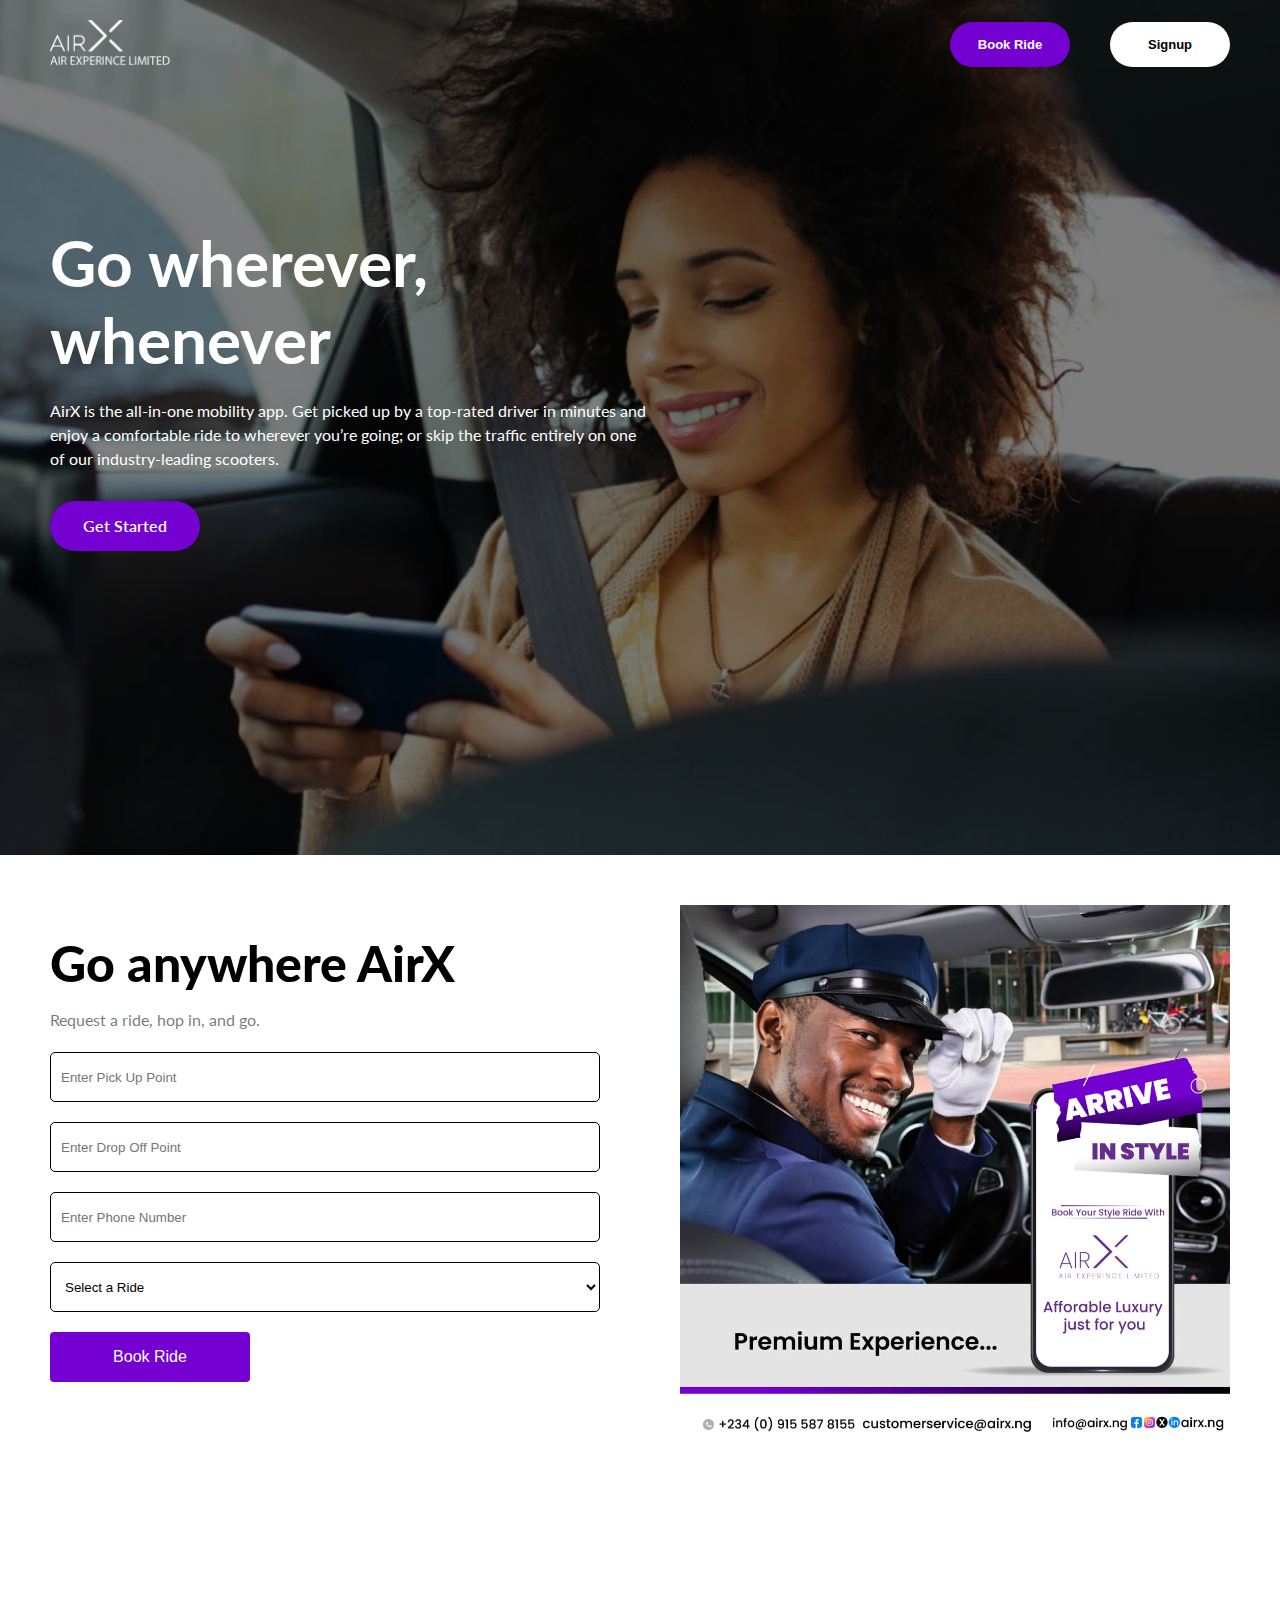
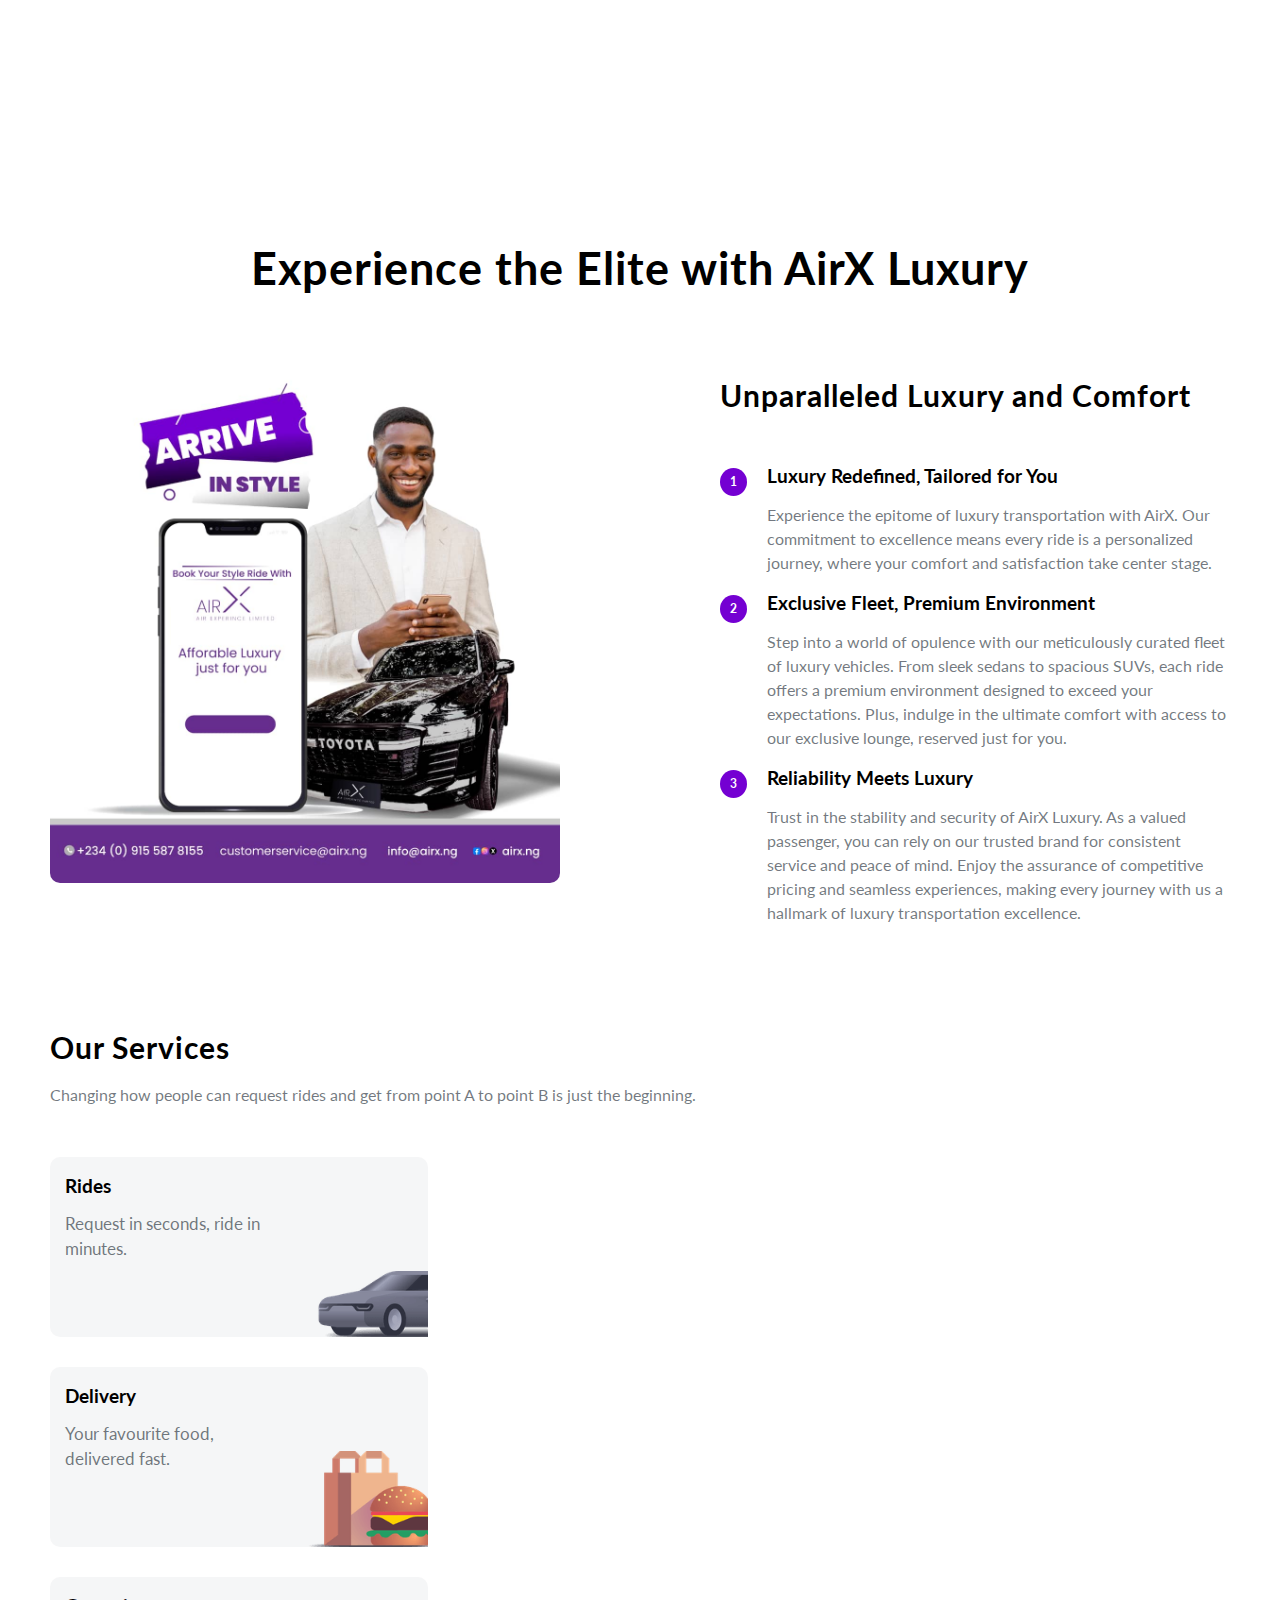
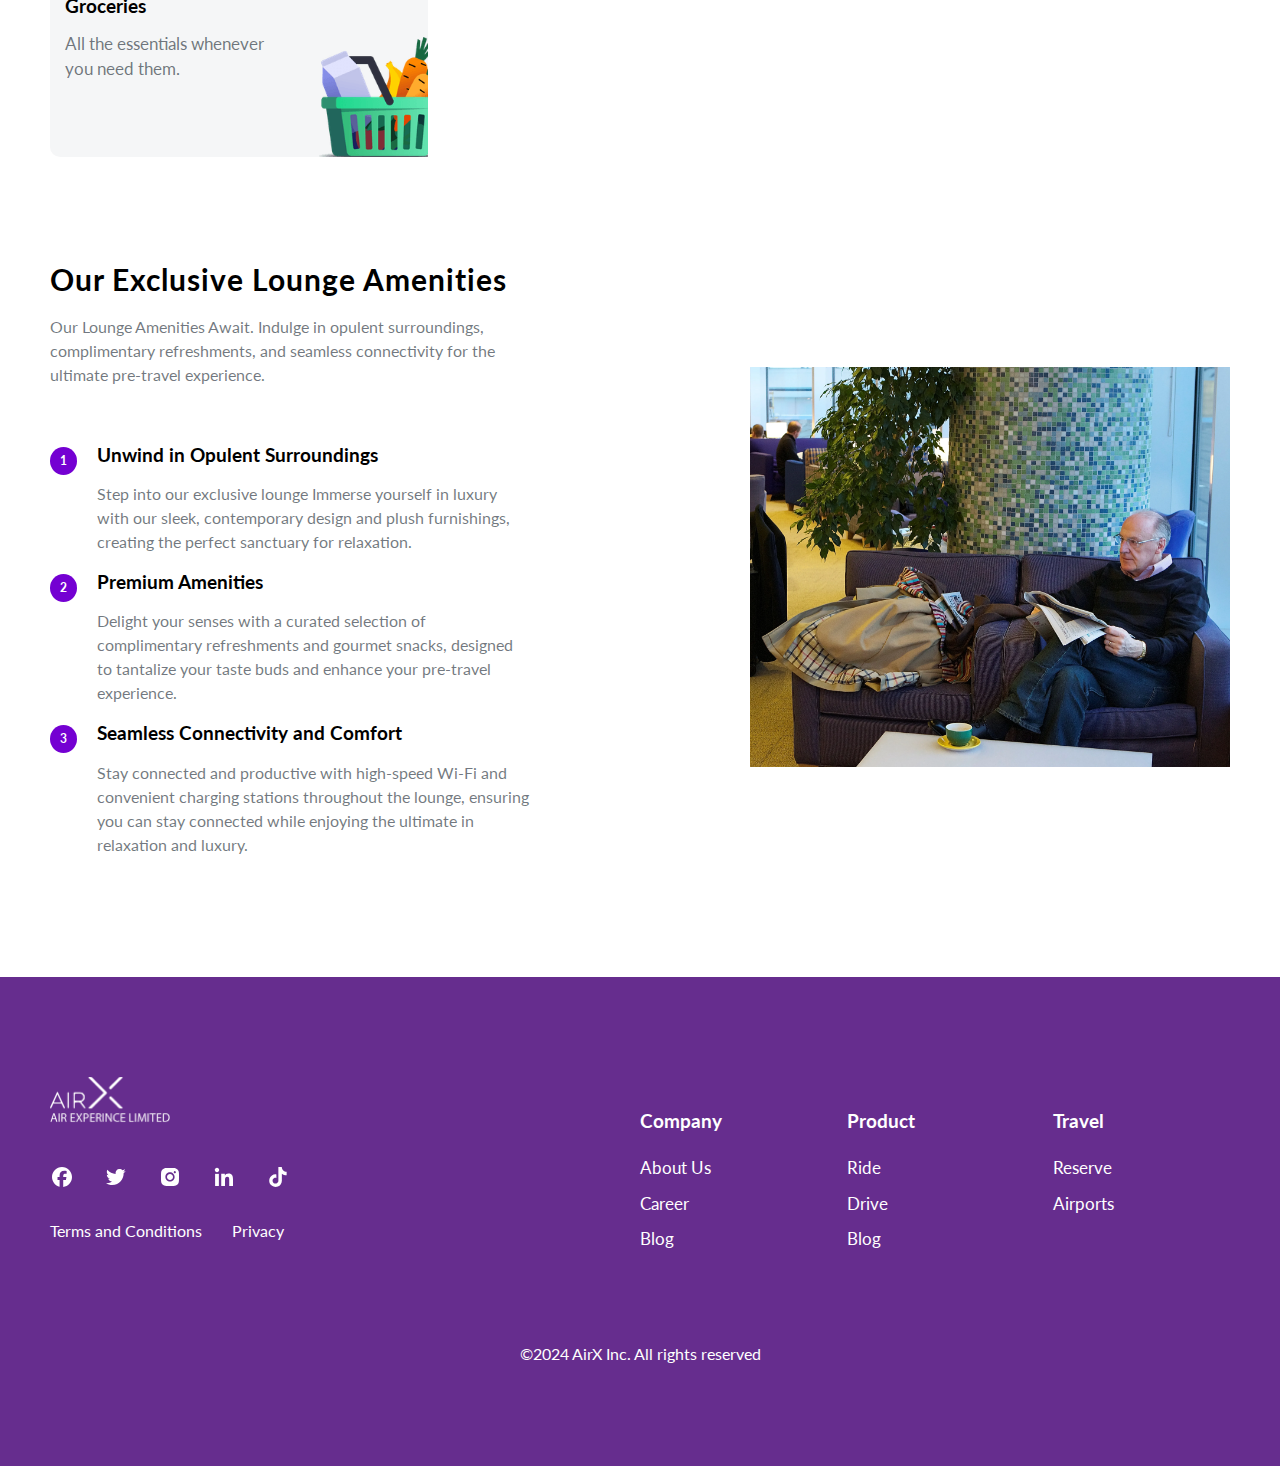
==== commit 831ad25d: "added authentication page and change color to purple, change hero to slide" ====
--- a/index.html
+++ b/index.html
@@ -4,17 +4,24 @@
 		<meta charset="UTF-8" />
 		<meta name="viewport" content="width=device-width, initial-scale=1.0" />
 		<link rel="stylesheet" href="style.css" />
-		<title>AirX</title>
+		<title>AirX | Enjoy a comfortable ride</title>
 	</head>
 	<body>
 		<header class="header">
-			<div class="container">
+			<div class="background-carousel">
+				<img src="images/bg-image.webp" class="background-image active" alt="" />
+				<img src="images/taxidriver1.jpg" class="background-image" alt="" />
+				<img src="images/taxidriver2.jpg" class="background-image" alt="" />
+			</div>
+			<section class="container hero">
 				<nav class="nav__container">
-					<a href="/">AirX</a>
+					<a href="/">
+						<img class="logo" src="images/airx.png" alt="" />
+					</a>
 					<div class="nav__wrapper">
-						<a class="nav__book__ride" href="/book-ride.html">Book Ride</a>
-						<button>
-							<a href="#">Signup</a>
+						<button class="booking__btn btn__purple"><a href="#booking">Book Ride</a></button>
+						<button class="nav__signup__btn">
+							<a href="/signup.html">Signup</a>
 						</button>
 					</div>
 				</nav>
@@ -29,12 +36,12 @@
 						enjoy a comfortable ride to wherever you’re going; or skip the traffic entirely on one
 						of our industry-leading scooters.
 					</p>
-					<a class="hero__btn" href="/book-ride.html">Get Started</a>
+					<a class="hero__btn btn__purple" href="/login.html">Get Started</a>
 				</section>
-			</div>
+			</section>
 		</header>
 		<main>
-			<section class="book__a__ride__wrapper">
+			<section id="booking" class="book__a__ride__wrapper">
 				<div class="container book__a__ride__content">
 					<div class="book__a__ride__text">
 						<h1>Go anywhere AirX</h1>
@@ -48,58 +55,71 @@
 								<option value="">Select a Ride</option>
 							</select>
 						</div>
-						<button class="book__ride__btn">Book Ride</button>
+						<button class="book__ride__btn btn__purple">Book Ride</button>
 					</div>
 					<div class="img__wrapper">
-						<img src="images/Ride-with-us.webp" alt="" />
-					</div>
-				</div>
-			</section>
+						<img src="images/img1.jpg" alt="" />
+					</div>
+				</div>
+			</section>
+
+			<div id="myModal" class="modal">
+				<div class="modal-content">
+					<span class="close">&times;</span>
+					<input type="text" />
+					<input type="text" />
+					<input type="text" />
+					<input type="text" />
+					<button>Proceed to payment</button>
+				</div>
+			</div>
 
 			<!--========= Earn with Air X =============-->
 			<section class="container earn__wrapper">
-				<h2>Earn Money with AirX</h2>
-				<div class="earn__btn__wrapper">
-					<button class="selected">Driver</button>
-					<button>Courier</button>
-				</div>
+				<h2>Experience the Elite with AirX Luxury</h2>
+				<div class="earn__btn__wrapper"></div>
 				<!--======== Driver Details ===========-->
 				<div class="driver">
 					<!--========== Image ============-->
 					<div class="driver__img__wrapper">
-						<img src="images/car.jpg" alt="" />
+						<img src="images/img2.jpg" alt="" />
 					</div>
 					<div class="driver__content__wrapper">
 						<div>
-							<h2>Make money delivering food</h2>
+							<h2>Unparalleled Luxury and Comfort</h2>
 							<div>
 								<div class="driver__content">
 									<div class="number">1</div>
 									<div>
-										<h3>Drive more, earn more</h3>
+										<h3>Luxury Redefined, Tailored for You</h3>
 										<p>
-											Our 150+ million riders will send you plenty of ride requests. When demand is
-											high, you can earn even more.
+											Experience the epitome of luxury transportation with AirX. Our commitment to
+											excellence means every ride is a personalized journey, where your comfort and
+											satisfaction take center stage.
 										</p>
 									</div>
 								</div>
 								<div class="driver__content">
 									<div class="number">2</div>
 									<div>
-										<h3>Set your schedule</h3>
+										<h3>Exclusive Fleet, Premium Environment</h3>
 										<p>
-											Drive for as long and as often as you like. Weekdays; weekends; evenings — fit
-											driving around your lifestyle.
+											Step into a world of opulence with our meticulously curated fleet of luxury
+											vehicles. From sleek sedans to spacious SUVs, each ride offers a premium
+											environment designed to exceed your expectations. Plus, indulge in the
+											ultimate comfort with access to our exclusive lounge, reserved just for you.
 										</p>
 									</div>
 								</div>
 								<div class="driver__content">
 									<div class="number">3</div>
 									<div>
-										<h3>Get paid each week</h3>
+										<h3>Reliability Meets Luxury</h3>
 										<p>
-											You’ll receive your earnings at the end of each week — no need to wait around
-											for payday.
+											Trust in the stability and security of AirX Luxury. As a valued passenger, you
+											can rely on our trusted brand for consistent service and peace of mind. Enjoy
+											the assurance of competitive pricing and seamless experiences, making every
+											journey with us a hallmark of luxury transportation excellence.
 										</p>
 									</div>
 								</div>
@@ -107,49 +127,6 @@
 						</div>
 					</div>
 				</div>
-
-				<!--======= Courier Details ============-->
-				<div>
-					<!-- Image -->
-					<div></div>
-					<!-- <div>
-						<div>
-							<h2>Drive and earn money</h2>
-							<div>
-								<div>
-									<div>1</div>
-									<div>
-										<h3>Drive more, earn more</h3>
-										<p>
-											Our 150+ million riders will send you plenty of ride requests. When demand is
-											high, you can earn even more.
-										</p>
-									</div>
-								</div>
-								<div>
-									<div>2</div>
-									<div>
-										<h3>Set your schedule</h3>
-										<p>
-											Drive for as long and as often as you like. Weekdays; weekends; evenings — fit
-											driving around your lifestyle.
-										</p>
-									</div>
-								</div>
-								<div>
-									<div>3</div>
-									<div>
-										<h3>Get paid each week</h3>
-										<p>
-											You’ll receive your earnings at the end of each week — no need to wait around
-											for payday.
-										</p>
-									</div>
-								</div>
-							</div>
-						</div>
-					</div> -->
-				<!-- </div> -->
 			</section>
 
 			<!-- ============= SERVICES =================== -->
@@ -197,40 +174,43 @@
 			<section class="features container">
 				<div>
 					<div class="features__heading">
-						<h2>Making cities for people not cars</h2>
+						<h2>Our Exclusive Lounge Amenities</h2>
 						<p>
-							By sharing our knowledge of the industry and real-time data we’re helping to improve
-							our cities.
+							Our Lounge Amenities Await. Indulge in opulent surroundings, complimentary
+							refreshments, and seamless connectivity for the ultimate pre-travel experience.
 						</p>
 					</div>
 					<div class="features__list">
 						<div class="feature__item">
 							<div class="number">1</div>
 							<div>
-								<h3>Sharing best practices</h3>
+								<h3>Unwind in Opulent Surroundings</h3>
 								<p>
-									We’re able to provide insights that help local authorities make their cities more
-									connected and liveable.
+									Step into our exclusive lounge Immerse yourself in luxury with our sleek,
+									contemporary design and plush furnishings, creating the perfect sanctuary for
+									relaxation.
 								</p>
 							</div>
 						</div>
 						<div class="feature__item">
 							<div class="number">2</div>
 							<div>
-								<h3>One app, many ways to move</h3>
+								<h3>Premium Amenities</h3>
 								<p>
-									With multiple transport services inside a single app, getting around safely, in a
-									more sustainable way, has never been easier.
+									Delight your senses with a curated selection of complimentary refreshments and
+									gourmet snacks, designed to tantalize your taste buds and enhance your pre-travel
+									experience.
 								</p>
 							</div>
 						</div>
 						<div class="feature__item">
 							<div class="number">3</div>
 							<div>
-								<h3>Less is more</h3>
+								<h3>Seamless Connectivity and Comfort</h3>
 								<p>
-									Shared transport can transform our cities by lowering emissions, reducing
-									congestion, and the demand for parking spaces.
+									Stay connected and productive with high-speed Wi-Fi and convenient charging
+									stations throughout the lounge, ensuring you can stay connected while enjoying the
+									ultimate in relaxation and luxury.
 								</p>
 							</div>
 						</div>
@@ -238,58 +218,141 @@
 				</div>
 				<!-- == IMAGE == -->
 				<div>
-					<img src="images/feature-cities-for-people.webp" alt="" />
+					<img src="images/airxlounge.webp" alt="" />
 				</div>
 			</section>
 		</main>
 
 		<footer class="footer__wrapper">
 			<div class="container">
-				<div class="footer__logo">
-					<a href="/">AirX</a>
-				</div>
-				<div class="footer__content">
-					<div class="footer__links">
-						<h3>Company</h3>
-						<ul>
-							<li>About Us</li>
-							<li>Career</li>
-							<li>Blog</li>
-						</ul>
-					</div>
-					<div class="footer__links">
-						<h3>Product</h3>
-						<ul>
-							<li>Ride</li>
-							<li>Drive</li>
-							<li>Blog</li>
-						</ul>
-					</div>
-					<div class="footer__links">
-						<h3>Travel</h3>
-						<ul>
-							<li>Reserve</li>
-							<li>Airports</li>
-						</ul>
-					</div>
-				</div>
-				<div class="socials">
-					<div><svg width="24" height="24" viewBox="0 0 24 24" fill="none" xmlns="http://www.w3.org/2000/svg"><path d="M12 2C17.5228 2 22 6.49365 22 12.0367C22 17.1683 18.1636 21.3998 13.212 22V15.104H15.9172L16.4784 12.0367L13.212 12.0367V10.952C13.212 9.33123 13.8456 8.70775 15.4852 8.70775C15.9425 8.70775 16.3199 8.71779 16.563 8.73787C16.5904 8.74014 16.6161 8.74253 16.64 8.74505C16.6398 8.74504 16.6401 8.74507 16.64 8.74505L16.6404 5.96491C16.6106 5.95663 16.578 5.94835 16.5429 5.9401C16.0499 5.82407 15.0576 5.71556 14.466 5.71556C11.1244 5.71556 9.58397 7.29896 9.58397 10.7151V12.0367H7.52197V15.1039L9.58397 15.104V21.7779C5.22859 20.693 2 16.7434 2 12.0367C2 6.49365 6.4772 2 12 2Z" fill="currentColor"></path></svg></div>
-					<div><svg width="24" height="24" viewBox="0 0 24 24" fill="none" xmlns="http://www.w3.org/2000/svg"><path d="M19.633 7.99698C19.646 8.17198 19.646 8.34598 19.646 8.51998C19.646 13.845 15.593 19.981 8.186 19.981C5.904 19.981 3.784 19.32 2 18.172C2.324 18.209 2.636 18.222 2.973 18.222C4.78599 18.2264 6.54765 17.6201 7.974 16.501C7.13342 16.4858 6.31858 16.2084 5.64324 15.7077C4.9679 15.207 4.46578 14.5079 4.207 13.708C4.456 13.745 4.706 13.77 4.968 13.77C5.329 13.77 5.692 13.72 6.029 13.633C5.11676 13.4488 4.29647 12.9543 3.70762 12.2337C3.11876 11.513 2.79769 10.6106 2.799 9.67998V9.62998C3.336 9.92898 3.959 10.116 4.619 10.141C4.06609 9.77357 3.61272 9.27501 3.29934 8.68977C2.98596 8.10454 2.82231 7.45084 2.823 6.78698C2.823 6.03898 3.022 5.35298 3.371 4.75498C4.38314 6 5.6455 7.01854 7.07634 7.74464C8.50717 8.47074 10.0746 8.8882 11.677 8.96998C11.615 8.66998 11.577 8.35898 11.577 8.04698C11.5767 7.51794 11.6807 6.99404 11.8831 6.50522C12.0854 6.0164 12.3821 5.57226 12.7562 5.19817C13.1303 4.82408 13.5744 4.52739 14.0632 4.32506C14.5521 4.12273 15.076 4.01872 15.605 4.01898C16.765 4.01898 17.812 4.50498 18.548 5.29098C19.4498 5.1166 20.3145 4.7874 21.104 4.31798C20.8034 5.2488 20.1738 6.03809 19.333 6.53798C20.1328 6.44676 20.9144 6.23644 21.652 5.91398C21.1011 6.71708 20.4185 7.42133 19.633 7.99698Z" fill="currentColor"></path></svg></div>
-					<div><svg width="24" height="24" viewBox="0 0 24 24" fill="none" xmlns="http://www.w3.org/2000/svg"><path d="M14.9971 11.979C14.9971 13.6375 13.6526 14.982 11.9941 14.982C10.3356 14.982 8.99109 13.6375 8.99109 11.979C8.99109 10.3205 10.3356 8.97598 11.9941 8.97598C13.6526 8.97598 14.9971 10.3205 14.9971 11.979Z" fill="currentColor"></path><path fill-rule="evenodd" clip-rule="evenodd" d="M20.5281 6.08902C20.7952 6.79779 20.937 7.54764 20.9471 8.30502C21.0028 9.25761 21.0031 9.56915 21.005 11.9804L21.0051 12.014C21.0051 14.457 20.9921 14.762 20.9491 15.724C20.9341 16.473 20.7931 17.211 20.5301 17.911C20.2982 18.5087 19.9442 19.0515 19.4909 19.5049C19.0376 19.9582 18.4948 20.3121 17.8971 20.544C17.1974 20.8066 16.4582 20.9483 15.7111 20.963C14.7561 21.019 14.4431 21.019 12.0011 21.019C9.55907 21.019 9.25407 21.006 8.29107 20.963C7.54244 20.9384 6.8035 20.7862 6.10607 20.513C5.50813 20.2816 4.96505 19.928 4.51151 19.4748C4.05797 19.0216 3.70395 18.4788 3.47207 17.881C3.20907 17.18 3.06807 16.442 3.05307 15.694C2.99707 14.738 2.99707 14.426 2.99707 11.984C2.99707 9.54202 3.01007 9.23702 3.05307 8.27402C3.06719 7.52713 3.2089 6.78815 3.47207 6.08902C3.70356 5.49108 4.05732 4.94804 4.5107 4.49465C4.96409 4.04126 5.50713 3.68751 6.10507 3.45602C6.80442 3.19349 7.54323 3.05147 8.29007 3.03602C9.24507 2.98102 9.55807 2.98102 12.0001 2.98102C14.4421 2.98102 14.7471 2.99302 15.7091 3.03602C16.4562 3.05136 17.1954 3.19338 17.8951 3.45602C18.4929 3.68767 19.0359 4.04148 19.4892 4.49485C19.9426 4.94822 20.2964 5.49117 20.5281 6.08902ZM7.37107 11.979C7.37107 14.533 9.44007 16.602 11.9941 16.602C13.2202 16.602 14.396 16.115 15.263 15.248C16.13 14.381 16.6171 13.2051 16.6171 11.979C16.6171 10.7529 16.13 9.57704 15.263 8.71006C14.396 7.84308 13.2202 7.35602 11.9941 7.35602C9.44007 7.35602 7.37107 9.42502 7.37107 11.979ZM16.3884 8.18123C16.5192 8.23536 16.6595 8.26315 16.8011 8.26302C17.3961 8.26302 17.8781 7.78102 17.8781 7.18502C17.8781 7.04352 17.8502 6.9034 17.7961 6.77268C17.7419 6.64195 17.6625 6.52317 17.5625 6.42311C17.4624 6.32306 17.3436 6.24369 17.2129 6.18954C17.0822 6.13539 16.9421 6.10752 16.8006 6.10752C16.6591 6.10752 16.519 6.13539 16.3882 6.18954C16.2575 6.24369 16.1387 6.32306 16.0387 6.42311C15.9386 6.52317 15.8592 6.64195 15.8051 6.77268C15.7509 6.9034 15.7231 7.04352 15.7231 7.18502C15.7229 7.32662 15.7507 7.46686 15.8049 7.59771C15.859 7.72855 15.9384 7.84744 16.0385 7.94757C16.1386 8.0477 16.2575 8.1271 16.3884 8.18123Z" fill="currentColor"></path></svg></div>
-					<div><svg width="24" height="24" viewBox="0 0 24 24" fill="none" xmlns="http://www.w3.org/2000/svg"><path d="M7.17104 5.00898C7.17104 6.21738 6.19144 7.19698 4.98304 7.19698C3.77464 7.19698 2.79504 6.21738 2.79504 5.00898C2.79504 3.80058 3.77464 2.82098 4.98304 2.82098C6.19144 2.82098 7.17104 3.80058 7.17104 5.00898Z" fill="currentColor"></path><path d="M9.23697 20.994V8.85502H12.855V10.515H12.906C13.409 9.56202 14.639 8.55502 16.474 8.55502C20.296 8.55502 21 11.068 21 14.338V20.995H17.229V15.091C17.229 13.684 17.205 11.873 15.268 11.873C13.304 11.873 13.006 13.407 13.006 14.991V20.994H9.23697Z" fill="currentColor"></path><path d="M6.86997 8.85502H3.09497V20.994H6.86997V8.85502Z" fill="currentColor"></path></svg></div>
-					<div><svg width="24" height="24" viewBox="0 0 24 24" fill="none" xmlns="http://www.w3.org/2000/svg"><path d="M19.59 6.69C18.5932 6.47079 17.6914 5.94144 17.0141 5.17789C16.3368 4.41435 15.9188 3.45587 15.82 2.44V2H12.37V15.67C12.3707 16.2766 12.1806 16.868 11.8265 17.3604C11.4724 17.8529 10.9723 18.2215 10.3971 18.414C9.82187 18.6065 9.20068 18.6131 8.6215 18.4329C8.04232 18.2527 7.53452 17.8948 7.17002 17.41C6.84347 16.9808 6.64351 16.4689 6.59275 15.932C6.542 15.3951 6.64247 14.8548 6.8828 14.372C7.12314 13.8892 7.49375 13.4834 7.95274 13.2003C8.41172 12.9172 8.94076 12.7681 9.48002 12.77C9.77826 12.7683 10.075 12.8121 10.36 12.9V9.4C10.0284 9.35892 9.69413 9.34221 9.36002 9.35C8.12933 9.38288 6.93494 9.77393 5.92311 10.4753C4.91127 11.1766 4.12591 12.1578 3.6632 13.2986C3.20049 14.4395 3.0805 15.6905 3.31794 16.8986C3.55538 18.1066 4.13993 19.2191 5.00002 20.1C5.88151 20.9962 7.00952 21.6101 8.24072 21.8638C9.47192 22.1175 10.7507 21.9994 11.9147 21.5246C13.0786 21.0498 14.0752 20.2397 14.7777 19.1973C15.4801 18.1548 15.8569 16.9271 15.86 15.67V8.67C17.2515 9.66395 18.92 10.1956 20.63 10.19V6.79C20.2941 6.79138 19.959 6.75787 19.63 6.69H19.59Z" fill="currentColor"></path></svg></div>
-				</div>
-				<div>
-					<p>©2024 AirX Inc. All rights reserved</p>
-					<ul class="terms">
-						<li>Terms and Conditions</li>
-						<li>Privacy</li>
-					</d>
-				</div>
-			
+				<div class="footer__content__wrapper">
+					<div>
+						<div class="footer__logo">
+							<a href="/"><img src="images/airx.png" class="logo" alt="" /></a>
+						</div>
+
+						<div class="socials">
+							<div>
+								<svg
+									width="24"
+									height="24"
+									viewBox="0 0 24 24"
+									fill="none"
+									xmlns="http://www.w3.org/2000/svg"
+								>
+									<path
+										d="M12 2C17.5228 2 22 6.49365 22 12.0367C22 17.1683 18.1636 21.3998 13.212 22V15.104H15.9172L16.4784 12.0367L13.212 12.0367V10.952C13.212 9.33123 13.8456 8.70775 15.4852 8.70775C15.9425 8.70775 16.3199 8.71779 16.563 8.73787C16.5904 8.74014 16.6161 8.74253 16.64 8.74505C16.6398 8.74504 16.6401 8.74507 16.64 8.74505L16.6404 5.96491C16.6106 5.95663 16.578 5.94835 16.5429 5.9401C16.0499 5.82407 15.0576 5.71556 14.466 5.71556C11.1244 5.71556 9.58397 7.29896 9.58397 10.7151V12.0367H7.52197V15.1039L9.58397 15.104V21.7779C5.22859 20.693 2 16.7434 2 12.0367C2 6.49365 6.4772 2 12 2Z"
+										fill="currentColor"
+									></path>
+								</svg>
+							</div>
+							<div>
+								<svg
+									width="24"
+									height="24"
+									viewBox="0 0 24 24"
+									fill="none"
+									xmlns="http://www.w3.org/2000/svg"
+								>
+									<path
+										d="M19.633 7.99698C19.646 8.17198 19.646 8.34598 19.646 8.51998C19.646 13.845 15.593 19.981 8.186 19.981C5.904 19.981 3.784 19.32 2 18.172C2.324 18.209 2.636 18.222 2.973 18.222C4.78599 18.2264 6.54765 17.6201 7.974 16.501C7.13342 16.4858 6.31858 16.2084 5.64324 15.7077C4.9679 15.207 4.46578 14.5079 4.207 13.708C4.456 13.745 4.706 13.77 4.968 13.77C5.329 13.77 5.692 13.72 6.029 13.633C5.11676 13.4488 4.29647 12.9543 3.70762 12.2337C3.11876 11.513 2.79769 10.6106 2.799 9.67998V9.62998C3.336 9.92898 3.959 10.116 4.619 10.141C4.06609 9.77357 3.61272 9.27501 3.29934 8.68977C2.98596 8.10454 2.82231 7.45084 2.823 6.78698C2.823 6.03898 3.022 5.35298 3.371 4.75498C4.38314 6 5.6455 7.01854 7.07634 7.74464C8.50717 8.47074 10.0746 8.8882 11.677 8.96998C11.615 8.66998 11.577 8.35898 11.577 8.04698C11.5767 7.51794 11.6807 6.99404 11.8831 6.50522C12.0854 6.0164 12.3821 5.57226 12.7562 5.19817C13.1303 4.82408 13.5744 4.52739 14.0632 4.32506C14.5521 4.12273 15.076 4.01872 15.605 4.01898C16.765 4.01898 17.812 4.50498 18.548 5.29098C19.4498 5.1166 20.3145 4.7874 21.104 4.31798C20.8034 5.2488 20.1738 6.03809 19.333 6.53798C20.1328 6.44676 20.9144 6.23644 21.652 5.91398C21.1011 6.71708 20.4185 7.42133 19.633 7.99698Z"
+										fill="currentColor"
+									></path>
+								</svg>
+							</div>
+							<div>
+								<svg
+									width="24"
+									height="24"
+									viewBox="0 0 24 24"
+									fill="none"
+									xmlns="http://www.w3.org/2000/svg"
+								>
+									<path
+										d="M14.9971 11.979C14.9971 13.6375 13.6526 14.982 11.9941 14.982C10.3356 14.982 8.99109 13.6375 8.99109 11.979C8.99109 10.3205 10.3356 8.97598 11.9941 8.97598C13.6526 8.97598 14.9971 10.3205 14.9971 11.979Z"
+										fill="currentColor"
+									></path>
+									<path
+										fill-rule="evenodd"
+										clip-rule="evenodd"
+										d="M20.5281 6.08902C20.7952 6.79779 20.937 7.54764 20.9471 8.30502C21.0028 9.25761 21.0031 9.56915 21.005 11.9804L21.0051 12.014C21.0051 14.457 20.9921 14.762 20.9491 15.724C20.9341 16.473 20.7931 17.211 20.5301 17.911C20.2982 18.5087 19.9442 19.0515 19.4909 19.5049C19.0376 19.9582 18.4948 20.3121 17.8971 20.544C17.1974 20.8066 16.4582 20.9483 15.7111 20.963C14.7561 21.019 14.4431 21.019 12.0011 21.019C9.55907 21.019 9.25407 21.006 8.29107 20.963C7.54244 20.9384 6.8035 20.7862 6.10607 20.513C5.50813 20.2816 4.96505 19.928 4.51151 19.4748C4.05797 19.0216 3.70395 18.4788 3.47207 17.881C3.20907 17.18 3.06807 16.442 3.05307 15.694C2.99707 14.738 2.99707 14.426 2.99707 11.984C2.99707 9.54202 3.01007 9.23702 3.05307 8.27402C3.06719 7.52713 3.2089 6.78815 3.47207 6.08902C3.70356 5.49108 4.05732 4.94804 4.5107 4.49465C4.96409 4.04126 5.50713 3.68751 6.10507 3.45602C6.80442 3.19349 7.54323 3.05147 8.29007 3.03602C9.24507 2.98102 9.55807 2.98102 12.0001 2.98102C14.4421 2.98102 14.7471 2.99302 15.7091 3.03602C16.4562 3.05136 17.1954 3.19338 17.8951 3.45602C18.4929 3.68767 19.0359 4.04148 19.4892 4.49485C19.9426 4.94822 20.2964 5.49117 20.5281 6.08902ZM7.37107 11.979C7.37107 14.533 9.44007 16.602 11.9941 16.602C13.2202 16.602 14.396 16.115 15.263 15.248C16.13 14.381 16.6171 13.2051 16.6171 11.979C16.6171 10.7529 16.13 9.57704 15.263 8.71006C14.396 7.84308 13.2202 7.35602 11.9941 7.35602C9.44007 7.35602 7.37107 9.42502 7.37107 11.979ZM16.3884 8.18123C16.5192 8.23536 16.6595 8.26315 16.8011 8.26302C17.3961 8.26302 17.8781 7.78102 17.8781 7.18502C17.8781 7.04352 17.8502 6.9034 17.7961 6.77268C17.7419 6.64195 17.6625 6.52317 17.5625 6.42311C17.4624 6.32306 17.3436 6.24369 17.2129 6.18954C17.0822 6.13539 16.9421 6.10752 16.8006 6.10752C16.6591 6.10752 16.519 6.13539 16.3882 6.18954C16.2575 6.24369 16.1387 6.32306 16.0387 6.42311C15.9386 6.52317 15.8592 6.64195 15.8051 6.77268C15.7509 6.9034 15.7231 7.04352 15.7231 7.18502C15.7229 7.32662 15.7507 7.46686 15.8049 7.59771C15.859 7.72855 15.9384 7.84744 16.0385 7.94757C16.1386 8.0477 16.2575 8.1271 16.3884 8.18123Z"
+										fill="currentColor"
+									></path>
+								</svg>
+							</div>
+							<div>
+								<svg
+									width="24"
+									height="24"
+									viewBox="0 0 24 24"
+									fill="none"
+									xmlns="http://www.w3.org/2000/svg"
+								>
+									<path
+										d="M7.17104 5.00898C7.17104 6.21738 6.19144 7.19698 4.98304 7.19698C3.77464 7.19698 2.79504 6.21738 2.79504 5.00898C2.79504 3.80058 3.77464 2.82098 4.98304 2.82098C6.19144 2.82098 7.17104 3.80058 7.17104 5.00898Z"
+										fill="currentColor"
+									></path>
+									<path
+										d="M9.23697 20.994V8.85502H12.855V10.515H12.906C13.409 9.56202 14.639 8.55502 16.474 8.55502C20.296 8.55502 21 11.068 21 14.338V20.995H17.229V15.091C17.229 13.684 17.205 11.873 15.268 11.873C13.304 11.873 13.006 13.407 13.006 14.991V20.994H9.23697Z"
+										fill="currentColor"
+									></path>
+									<path
+										d="M6.86997 8.85502H3.09497V20.994H6.86997V8.85502Z"
+										fill="currentColor"
+									></path>
+								</svg>
+							</div>
+							<div>
+								<svg
+									width="24"
+									height="24"
+									viewBox="0 0 24 24"
+									fill="none"
+									xmlns="http://www.w3.org/2000/svg"
+								>
+									<path
+										d="M19.59 6.69C18.5932 6.47079 17.6914 5.94144 17.0141 5.17789C16.3368 4.41435 15.9188 3.45587 15.82 2.44V2H12.37V15.67C12.3707 16.2766 12.1806 16.868 11.8265 17.3604C11.4724 17.8529 10.9723 18.2215 10.3971 18.414C9.82187 18.6065 9.20068 18.6131 8.6215 18.4329C8.04232 18.2527 7.53452 17.8948 7.17002 17.41C6.84347 16.9808 6.64351 16.4689 6.59275 15.932C6.542 15.3951 6.64247 14.8548 6.8828 14.372C7.12314 13.8892 7.49375 13.4834 7.95274 13.2003C8.41172 12.9172 8.94076 12.7681 9.48002 12.77C9.77826 12.7683 10.075 12.8121 10.36 12.9V9.4C10.0284 9.35892 9.69413 9.34221 9.36002 9.35C8.12933 9.38288 6.93494 9.77393 5.92311 10.4753C4.91127 11.1766 4.12591 12.1578 3.6632 13.2986C3.20049 14.4395 3.0805 15.6905 3.31794 16.8986C3.55538 18.1066 4.13993 19.2191 5.00002 20.1C5.88151 20.9962 7.00952 21.6101 8.24072 21.8638C9.47192 22.1175 10.7507 21.9994 11.9147 21.5246C13.0786 21.0498 14.0752 20.2397 14.7777 19.1973C15.4801 18.1548 15.8569 16.9271 15.86 15.67V8.67C17.2515 9.66395 18.92 10.1956 20.63 10.19V6.79C20.2941 6.79138 19.959 6.75787 19.63 6.69H19.59Z"
+										fill="currentColor"
+									></path>
+								</svg>
+							</div>
+						</div>
+						<div class="terms__wrapper">
+							<ul class="terms">
+								<li>Terms and Conditions</li>
+								<li>Privacy</li>
+							</ul>
+						</div>
+					</div>
+					<div class="footer__content">
+						<div class="footer__links">
+							<h3>Company</h3>
+							<ul>
+								<li>About Us</li>
+								<li>Career</li>
+								<li>Blog</li>
+							</ul>
+						</div>
+						<div class="footer__links">
+							<h3>Product</h3>
+							<ul>
+								<li>Ride</li>
+								<li>Drive</li>
+								<li>Blog</li>
+							</ul>
+						</div>
+						<div class="footer__links">
+							<h3>Travel</h3>
+							<ul>
+								<li>Reserve</li>
+								<li>Airports</li>
+							</ul>
+						</div>
+					</div>
+				</div>
+
+				<p class="copyright">©2024 AirX Inc. All rights reserved</p>
 			</div>
-
 		</footer>
 		<script src="main.js"></script>
 	</body>
--- a/style.css
+++ b/style.css
@@ -9,6 +9,7 @@
 
 html {
 	font-size: 62.5%;
+	scroll-behavior: smooth;
 }
 
 body {
@@ -55,6 +56,43 @@
 	list-style: none;
 }
 
+.header {
+	position: relative;
+	background-size: cover;
+	background-position: center;
+	background-repeat: no-repeat;
+	min-height: 95vh;
+	color: white;
+	position: relative;
+	z-index: 10;
+}
+
+.background-image {
+	position: absolute;
+	inset: 0;
+	object-fit: cover;
+	object-position: center;
+	display: block;
+	width: 100%;
+	height: 100%;
+	opacity: 0;
+	transition: opacity 2s ease-in-out;
+}
+
+.active {
+	opacity: 1;
+	transition: opacity 2s ease-in-out;
+}
+
+.btn__purple {
+	background-color: #7400d2;
+	color: white;
+}
+
+.btn__purple a {
+	color: white;
+}
+
 /* ============= mobile view ================= */
 
 h2 {
@@ -77,16 +115,21 @@
 	padding: 2rem 0;
 	position: relative;
 	z-index: 100;
+	column-gap: 20px;
 }
 
 .container {
 	padding: 0 1.8rem;
 }
 
+.logo {
+	width: 12rem;
+}
+
 .nav__wrapper {
 	display: flex;
 	align-items: center;
-	column-gap: 4rem;
+	column-gap: 1rem;
 }
 
 .nav__wrapper a {
@@ -98,26 +141,28 @@
 }
 
 .nav__wrapper button {
-	color: rgb(47, 49, 63);
 	z-index: 50;
-	padding: 1rem 1.8rem;
-	font-weight: 500;
+	padding: 1rem 2rem;
+	font-weight: 600;
 	border-radius: 9999px;
 	border: none;
 	outline: none;
+	width: 100px;
+	font-size: 1rem;
+}
+
+.nav__signup__btn {
 	background-color: white;
-}
-
-.header {
-	background-image: url("./images/bg-image.webp");
-	background-color: rgba(0, 0, 0, 0.8);
-	background-size: cover;
-	background-position: center;
-	background-repeat: no-repeat;
-	min-height: 60rem;
-	color: white;
-	position: relative;
-	z-index: 10;
+	color: black;
+}
+
+.nav__wrapper .booking__btn {
+	text-align: center;
+	display: flex;
+	justify-content: center;
+	align-items: center;
+	border-radius: 2.8rem;
+	font-weight: 600;
 }
 
 .header::after {
@@ -125,7 +170,7 @@
 	height: 100%;
 	width: 100%;
 	background: #000;
-	opacity: 0.4;
+	opacity: 0.5;
 	position: absolute;
 	top: 0;
 	left: 0;
@@ -155,7 +200,6 @@
 	margin-bottom: 3rem;
 }
 .hero__btn {
-	background: rgb(50, 187, 120);
 	width: 150px;
 	height: 50px;
 	text-align: center;
@@ -186,8 +230,6 @@
 }
 
 .book__ride__btn {
-	background-color: black;
-	color: white;
 	width: 20rem;
 	height: 5rem;
 	margin-top: 2rem;
@@ -203,6 +245,46 @@
 	margin-bottom: 4rem;
 }
 
+/* Modal styles */
+.modal {
+	display: none; /* Hidden by default */
+	position: fixed; /* Stay in place */
+	z-index: 1000; /* Sit on top */
+	left: 0;
+	top: 0;
+	width: 100%; /* Full width */
+	height: 100%; /* Full height */
+	overflow: hidden; /* Prevent scrolling */
+	background-color: rgba(0, 0, 0, 0.5); /* Black w/ opacity */
+}
+
+/* Modal content */
+.modal-content {
+	background-color: #fefefe;
+	margin: 15% auto; /* 15% from the top and centered */
+	padding: 6rem 4rem;
+	border: 1px solid #888;
+	width: 50%; /* Could be more or less, depending on screen size */
+	position: relative; /* Position relative for child elements */
+}
+
+/* Close button */
+.close {
+	color: #000;
+	position: absolute; /* Position absolute for fixed positioning */
+	top: 6px; /* Adjust as needed */
+	right: 20px; /* Adjust as needed */
+	font-size: 3.2rem;
+	font-weight: bold;
+}
+
+.close:hover,
+.close:focus {
+	color: black;
+	text-decoration: none;
+	cursor: pointer;
+}
+
 /* ========= EARN WITH AIRX =========== */
 .earn__wrapper {
 	margin: 8rem auto;
@@ -246,16 +328,17 @@
 	align-items: flex-start;
 	column-gap: 2rem;
 	margin-bottom: 2rem;
+	width: 100%;
 }
 
 .number {
-	background-color: rgb(50, 187, 120);
 	padding: 0.5rem 1rem;
 	display: flex;
 	align-items: center;
 	justify-content: center;
 	border-radius: 100%;
 	font-weight: bold;
+	background-color: #7400d2;
 	color: white;
 	font-size: 1.2rem;
 }
@@ -327,7 +410,7 @@
 }
 
 .feature__item h3 {
-	margin-bottom: 0.8rem;
+	margin-bottom: 2rem;
 	color: black;
 	margin-top: 0;
 	line-height: 0.8;
@@ -335,14 +418,18 @@
 
 /* ========= FOOTER ========== */
 
+.footer__logo {
+	margin-bottom: 4rem;
+}
+
 .footer__logo a {
 	font-size: 2.5rem;
 }
 
 .footer__wrapper {
-	background-color: black;
+	background-color: #662d8e;
 	color: white;
-	padding: 10rem 0;
+	padding: 6rem 0;
 }
 
 .footer__links li {
@@ -350,18 +437,34 @@
 	font-size: 1.7rem;
 }
 
+.footer__links h3 {
+	color: white;
+	margin-bottom: 2rem;
+}
+
+.footer__content {
+	display: grid;
+	grid-template-columns: repeat(3, 1fr);
+	margin: 3rem 0;
+	column-gap: 3rem;
+}
+
 .socials {
 	display: flex;
 	column-gap: 3rem;
-	margin-top: 5rem;
-	margin-bottom: 4rem;
+	margin-top: 4rem;
+	margin-bottom: 3rem;
 }
 
 .terms {
 	display: flex;
 	align-items: center;
 	column-gap: 3rem;
-	margin-top: 1.5rem;
+	margin-bottom: 3rem;
+}
+
+.copyright {
+	text-align: center;
 }
 
 /* =================================================== */
@@ -381,6 +484,16 @@
 		color: black;
 	}
 
+	.nav__wrapper {
+		column-gap: 4rem;
+	}
+
+	.nav__wrapper button {
+		width: 120px;
+		height: 45px;
+		font-size: 1.3rem;
+	}
+
 	.container {
 		max-width: 1180px;
 		margin: auto;
@@ -422,7 +535,7 @@
 	.driver {
 		display: grid;
 		grid-template-columns: repeat(2, 1fr);
-		column-gap: 10rem;
+		column-gap: 16rem;
 	}
 
 	.driver__img__wrapper img {
@@ -433,15 +546,14 @@
 	.driver__content__wrapper h2 {
 		font-size: 3rem;
 		text-align: left;
+		margin-bottom: 5rem;
 	}
 
 	.driver__content h3 {
-		margin-bottom: 0.8rem;
-	}
-
-	.driver__content p {
-		max-width: 70%;
-	}
+		margin-bottom: 2rem;
+	}
+
+	=
 
 	/* ========== SERVICES =========== */
 
@@ -456,11 +568,18 @@
 
 	/* ======= FEATURES ======= */
 	.features {
-		display: flex;
+		display: grid;
+		grid-template-columns: repeat(2, 1fr);
 		align-items: center;
 		justify-content: center;
 		column-gap: 22rem;
 		margin: 10rem auto;
+	}
+
+	.features img {
+		height: 400px;
+		object-fit: cover;
+		object-position: right;
 	}
 
 	/* ================== BOOK A RIDE PAGE STYLES =================== */
@@ -502,8 +621,6 @@
 	}
 
 	.book__ride__btn {
-		background-color: black;
-		color: white;
 		width: 20rem;
 		height: 5rem;
 		margin-top: 2rem;
@@ -543,19 +660,19 @@
 
 	/* ========= footer  =============*/
 
+	.footer__content__wrapper {
+		display: grid;
+		grid-template-columns: repeat(2, 1fr);
+		margin-bottom: 5rem;
+	}
+
 	.footer__logo a {
 		font-size: 2.5rem;
 	}
 
 	.footer__wrapper {
-		background-color: black;
 		color: white;
 		padding: 10rem 0;
-	}
-
-	.footer__content {
-		display: grid;
-		grid-template-columns: repeat(3, 1fr);
 	}
 
 	.footer__links li {
@@ -563,3 +680,115 @@
 		font-size: 1.7rem;
 	}
 }
+
+/* ========= SIGNUP  FORM STYLES ================== */
+
+.signup__navbar {
+	padding: 20px 0;
+	margin-bottom: 20px;
+}
+
+.signup__wrapper {
+	background-image: url("./images/auth-img.jpg");
+	min-height: 100vh;
+	width: 100%;
+	background-position: center;
+	background-size: cover;
+	padding: 10px 16px 50px;
+}
+
+.signup__form__wrapper {
+	width: 100%;
+	display: flex;
+	justify-content: center;
+	align-items: center;
+}
+
+.signup__form {
+	width: 100%;
+	max-width: 500px;
+	margin: auto;
+	background-color: rgb(234, 234, 234);
+	color: black;
+	padding: 30px;
+}
+
+.signup__form h2 {
+	margin-bottom: 30px;
+	color: black;
+}
+
+.signup__btn__wrapper {
+	display: flex;
+	align-items: center;
+	column-gap: 16px;
+	margin-bottom: 20px;
+}
+
+.signup__btn__wrapper button {
+	display: flex;
+	align-items: center;
+	column-gap: 10px;
+	justify-content: center;
+	height: 45px;
+	outline: none;
+	border: none;
+	padding: 0 10px;
+	border-radius: 5px;
+	color: rgb(55, 54, 54);
+	font-weight: 500;
+	cursor: pointer;
+}
+
+.signup__btn__wrapper .btn__fb {
+	background: transparent;
+	border: 1px solid black;
+	color: black;
+}
+
+.signup__btn {
+	width: 100%;
+	background-color: #7400d2;
+	border: none;
+	outline: none;
+	height: 50px;
+	color: white;
+	margin-bottom: 30px;
+	font-weight: 600;
+	font-size: 1.6rem;
+}
+
+.signin {
+	display: flex;
+	column-gap: 8px;
+}
+
+.signin a {
+	color: #7400d2;
+	font-size: 1.7rem;
+}
+
+img,
+svg {
+	display: block;
+}
+
+.facebook {
+	height: 25px;
+	width: 25px;
+}
+
+form {
+	width: 100%;
+}
+
+label {
+	margin-bottom: 1rem;
+	display: block;
+}
+
+@media screen and (min-width: 1024px) {
+	.signup__wrapper {
+		padding: 0;
+	}
+}
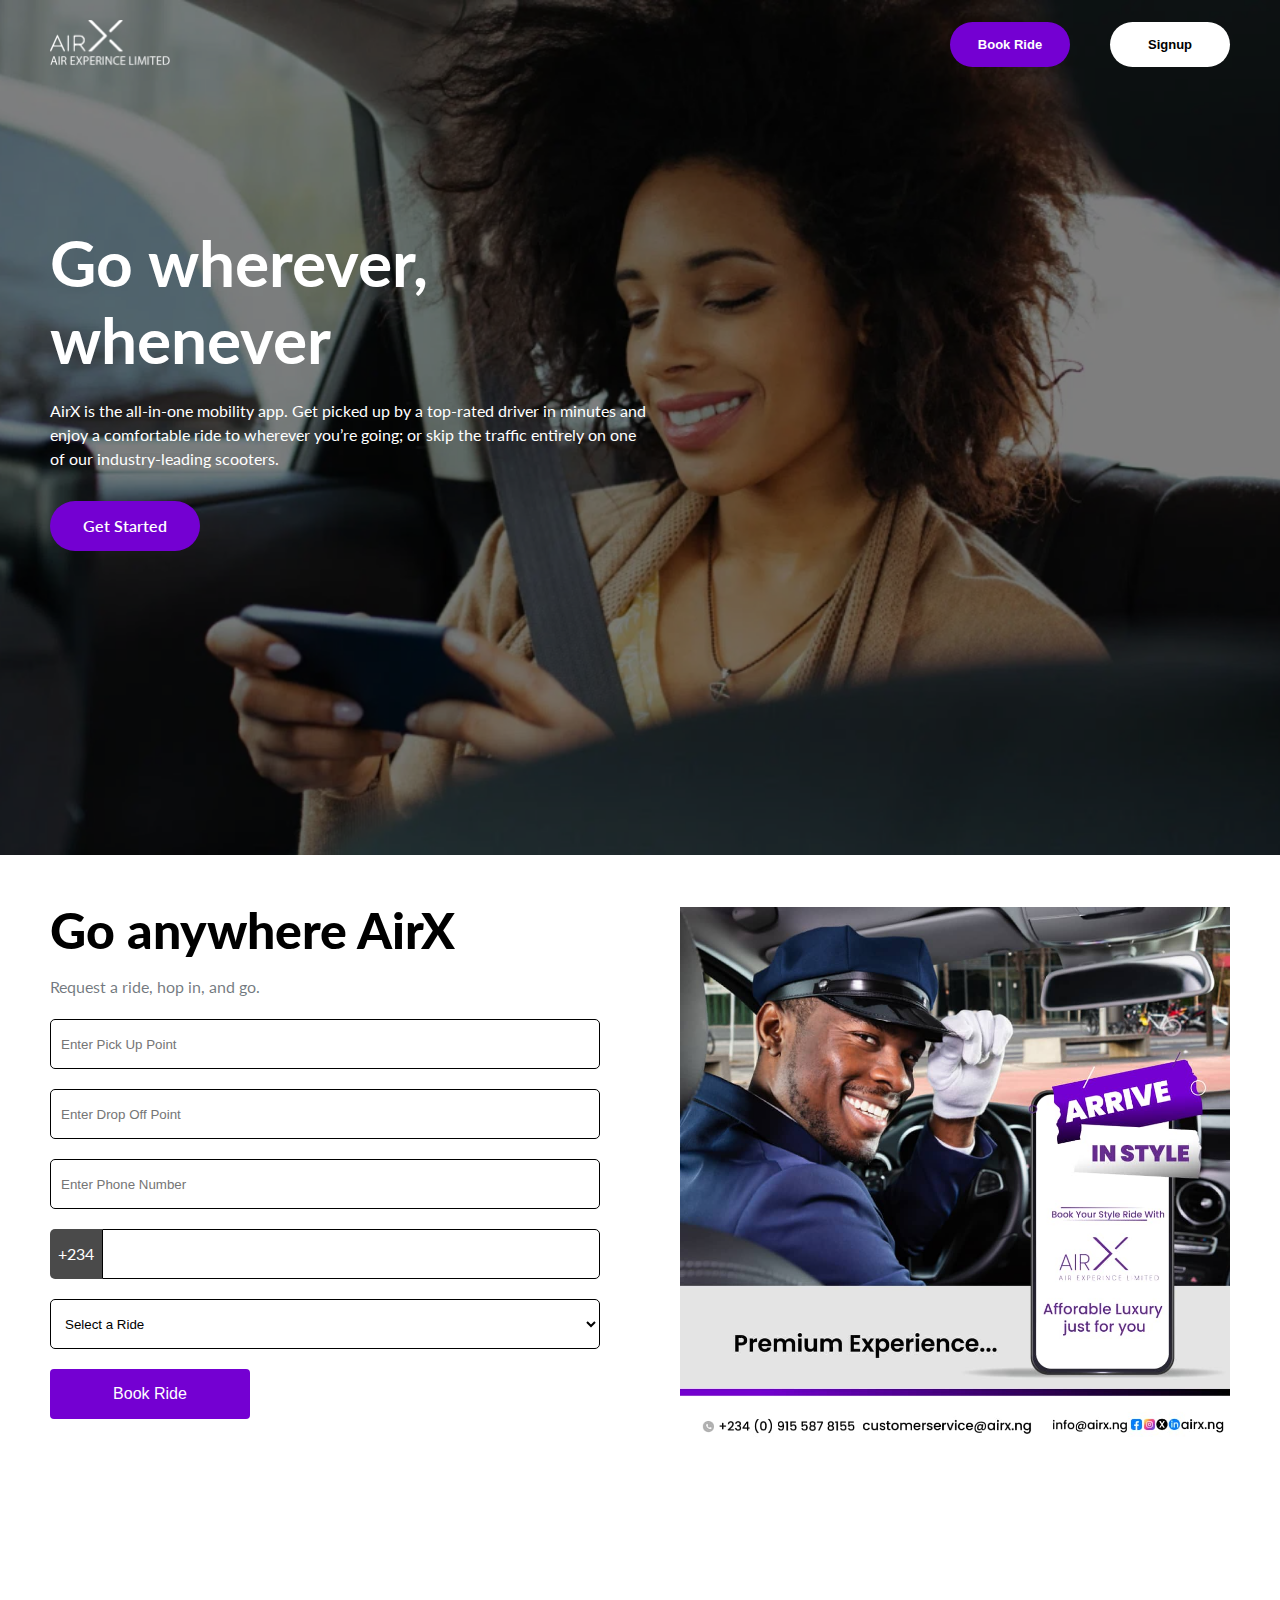
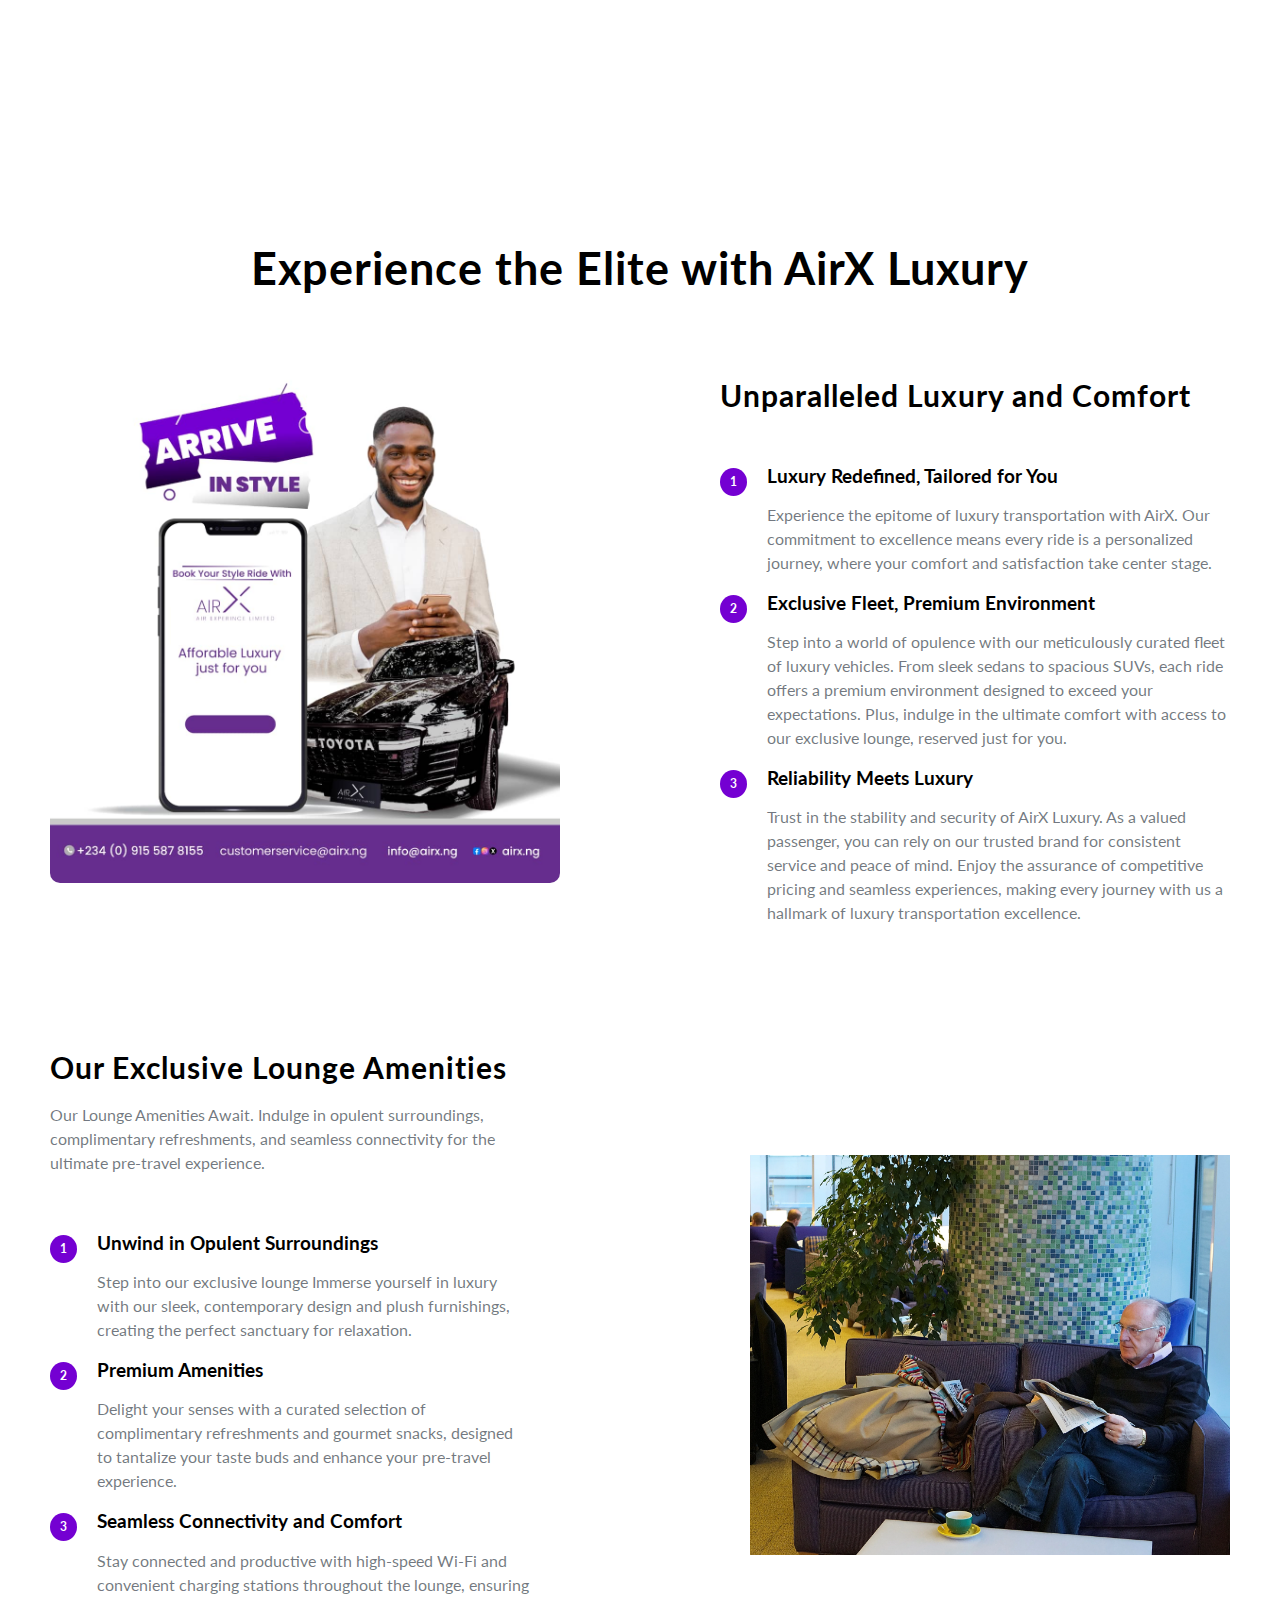
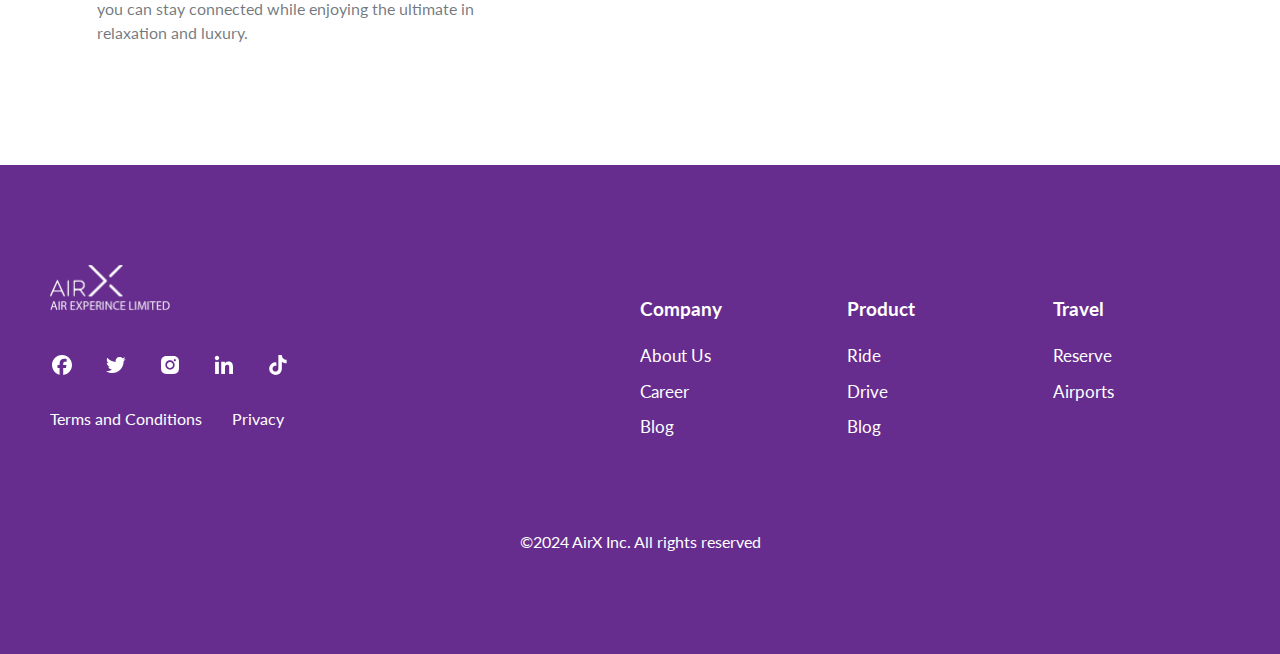
==== commit 5dea3786: "added phone number validation" ====
--- a/index.html
+++ b/index.html
@@ -51,6 +51,17 @@
 							<input type="text" placeholder="Enter Pick Up Point" />
 							<input type="text" placeholder="Enter Drop Off Point" />
 							<input type="text" placeholder="Enter Phone Number" />
+							<div class="input__phone">
+								<label for="phone">+234</label>
+								<input
+									type="tel"
+									id="phone"
+									name="phone"
+									pattern="[0-9]{10}"
+									title="Phone number must contain exactly 10 digits"
+									required
+								/>
+							</div>
 							<select name="dropdown" id="">
 								<option value="">Select a Ride</option>
 							</select>
@@ -129,47 +140,6 @@
 				</div>
 			</section>
 
-			<!-- ============= SERVICES =================== -->
-			<section class="services container">
-				<div class="services__heading">
-					<h2>Our Services</h2>
-					<p>
-						Changing how people can request rides and get from point A to point B is just the
-						beginning.
-					</p>
-				</div>
-
-				<div class="services__list">
-					<div class="services__item">
-						<div class="services__text">
-							<h3>Rides</h3>
-							<p>Request in seconds, ride in minutes.</p>
-						</div>
-						<div>
-							<img src="images/airx-car.png" alt="car" />
-						</div>
-					</div>
-					<div class="services__item">
-						<div class="services__text">
-							<h3>Delivery</h3>
-							<p>Your favourite food, delivered fast.</p>
-						</div>
-						<div>
-							<img src="images/delivery.png" alt="food" />
-						</div>
-					</div>
-					<div class="services__item">
-						<div class="services__text">
-							<h3>Groceries</h3>
-							<p>All the essentials whenever you need them.</p>
-						</div>
-						<div>
-							<img src="images/groceries.png" alt="" />
-						</div>
-					</div>
-				</div>
-			</section>
-
 			<!-- ================ FEATURES ============== -->
 			<section class="features container">
 				<div>
--- a/style.css
+++ b/style.css
@@ -77,6 +77,27 @@
 	height: 100%;
 	opacity: 0;
 	transition: opacity 2s ease-in-out;
+}
+
+.input__phone {
+	display: flex;
+}
+
+.input__phone input {
+	border-top-left-radius: 0;
+	border-bottom-left-radius: 0;
+}
+
+.input__phone label {
+	display: flex;
+	align-items: center;
+	border-top-left-radius: 5px;
+	border-bottom-left-radius: 5px;
+	background-color: #4a4a4a;
+	color: white;
+	height: 5rem;
+	padding: 0 8px;
+	margin: 0;
 }
 
 .active {
